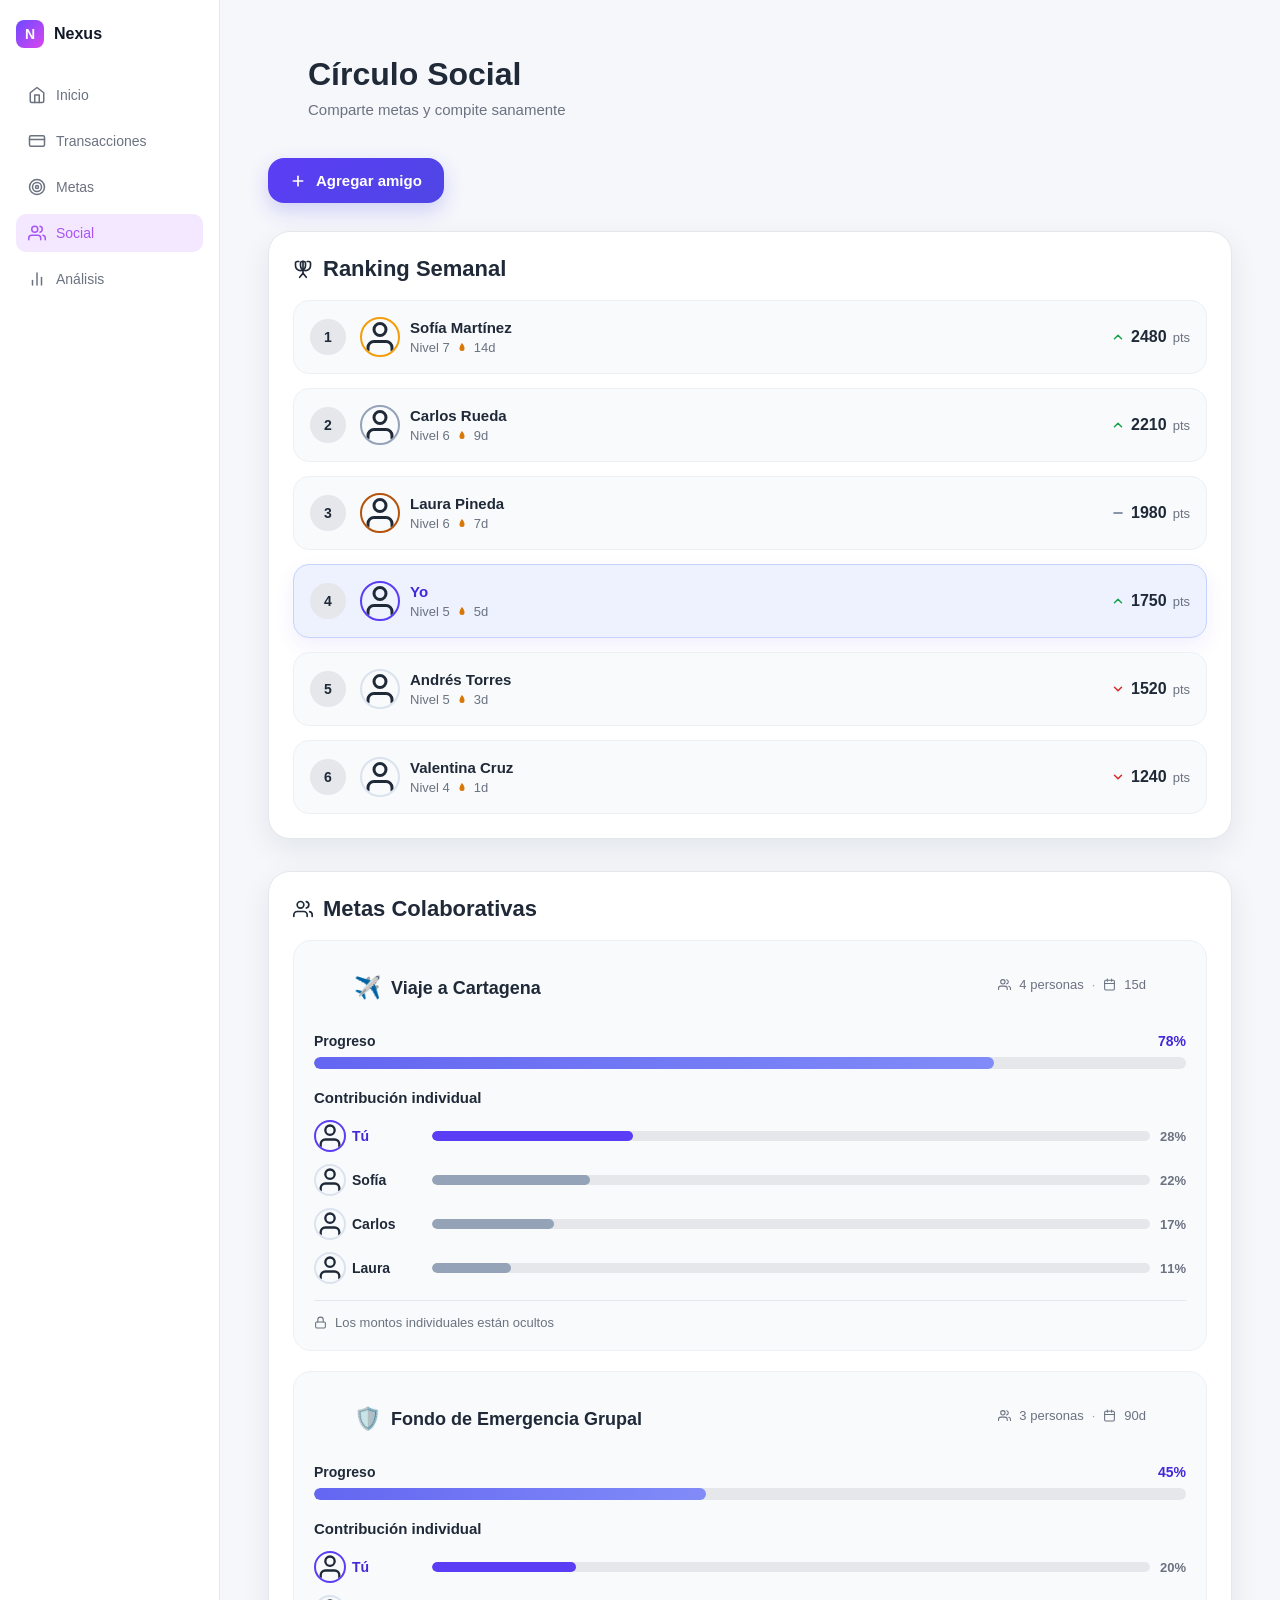
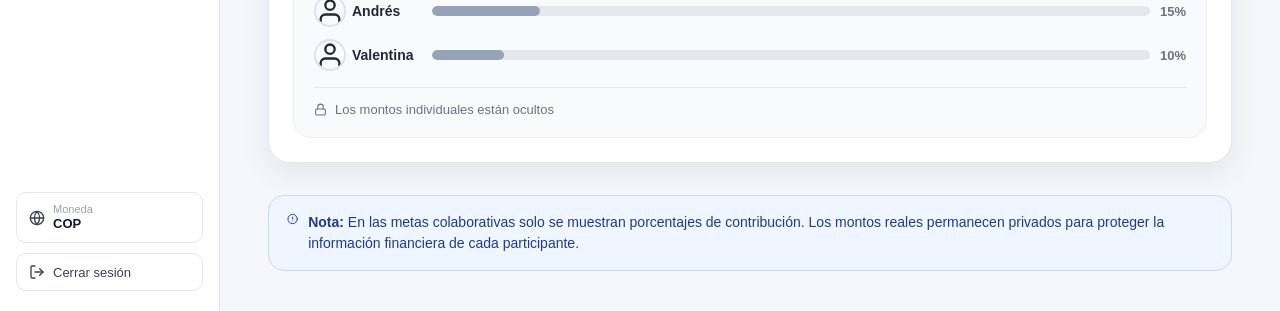
==== Amigos.html @ 43c7a9bd "cambios ajustados en CSS" ====
<!DOCTYPE html>

<html lang="es">

<head>
  <!-- ─── META ESENCIALES ─── -->
  <!-- charset debe ser el primer elemento del head (Best Practices) -->
  <meta charset="UTF-8">

  <!-- Viewport responsivo: requerido para mobile SEO y usabilidad (RNF-03) -->
  <meta name="viewport" content="width=device-width, initial-scale=1.0">

  <!-- ─── SEO ON-PAGE ─── -->
  <meta name="description"
    content="Círculo Social de Nexus — Comparte metas de ahorro, compite sanamente con amigos y alcanza tus objetivos financieros en comunidad.">
  <meta name="keywords"
    content="finanzas colaborativas, ahorro grupal, metas de ahorro, ranking financiero, Nexus">
  <meta name="author" content="Proyecto UMNG">

  <!-- robots: indexable pero sin seguir links internos del dashboard -->
  <meta name="robots" content="noindex, nofollow">

  <!-- ─── FAVICON ─── -->
  <link rel="icon" href="assets/icons/favicon.ico" type="image/x-icon">

  <!-- ─── TÍTULO DE PÁGINA ─── -->
  <!-- Formato: Sección · Marca (SEO best practice: keyword + brand) -->
  <title>Círculo Social · NEXUS</title>

  <!-- ─── HOJAS DE ESTILO ─── -->
  <!--
    Carga paralela mediante <link> independientes.
    Se evita @import para no bloquear el render (Performance skill).
    Orden: base global → componentes → módulo específico.
  -->
  <link rel="stylesheet" href="css/layout.css">
  <link rel="stylesheet" href="css/components.css">
  <link rel="stylesheet" href="css/social.css">
</head>

<body class="dashboard-page">


  <a href="#main-content" class="skip-link">Saltar al contenido principal</a>

  <div class="app-shell">


    <aside class="sidebar" aria-label="Navegación del panel de control">

      <!-- ── IDENTIDAD DE MARCA EN SIDEBAR ── -->
      <a href="index.html" class="sidebar-brand" aria-label="Nexus — ir al inicio">
        <!-- Avatar de marca con gradiente de producto -->
        <div class="sidebar-brand-avatar" aria-hidden="true">N</div>
        <span class="sidebar-brand-name">Nexus</span>
      </a>

  
      <nav class="sidebar-nav" aria-label="Secciones del panel">
        <ul class="sidebar-nav-list" role="list">

          <li>
            <a href="dashboard.html" class="sidebar-nav-item">
              <!-- Ícono decorativo: aria-hidden porque el texto del enlace es suficiente -->
              <svg class="nav-icon" aria-hidden="true" focusable="false"
                   width="18" height="18" viewBox="0 0 24 24" fill="none"
                   stroke="currentColor" stroke-width="2" stroke-linecap="round" stroke-linejoin="round">
                <path d="M3 9l9-7 9 7v11a2 2 0 0 1-2 2H5a2 2 0 0 1-2-2z"/>
                <polyline points="9 22 9 12 15 12 15 22"/>
              </svg>
              Inicio
            </a>
          </li>

          <li>
            <a href="transacciones.html" class="sidebar-nav-item">
              <svg class="nav-icon" aria-hidden="true" focusable="false"
                   width="18" height="18" viewBox="0 0 24 24" fill="none"
                   stroke="currentColor" stroke-width="2" stroke-linecap="round" stroke-linejoin="round">
                <rect x="2" y="5" width="20" height="14" rx="2"/>
                <line x1="2" y1="10" x2="22" y2="10"/>
              </svg>
              Transacciones
            </a>
          </li>

          <li>
            <a href="Metas.html" class="sidebar-nav-item">
              <svg class="nav-icon" aria-hidden="true" focusable="false"
                   width="18" height="18" viewBox="0 0 24 24" fill="none"
                   stroke="currentColor" stroke-width="2" stroke-linecap="round" stroke-linejoin="round">
                <circle cx="12" cy="12" r="10"/>
                <circle cx="12" cy="12" r="6"/>
                <circle cx="12" cy="12" r="2"/>
              </svg>
              Metas
            </a>
          </li>

          <!-- aria-current="page": indica la sección actualmente visible -->
          <li>
            <a href="Amigos.html" class="sidebar-nav-item sidebar-nav-item--active"
               aria-current="page">
              <svg class="nav-icon" aria-hidden="true" focusable="false"
                   width="18" height="18" viewBox="0 0 24 24" fill="none"
                   stroke="currentColor" stroke-width="2" stroke-linecap="round" stroke-linejoin="round">
                <path d="M17 21v-2a4 4 0 0 0-4-4H5a4 4 0 0 0-4 4v2"/>
                <circle cx="9" cy="7" r="4"/>
                <path d="M23 21v-2a4 4 0 0 0-3-3.87"/>
                <path d="M16 3.13a4 4 0 0 1 0 7.75"/>
              </svg>
              Social
            </a>
          </li>

          <li>
            <a href="analisis.html" class="sidebar-nav-item">
              <svg class="nav-icon" aria-hidden="true" focusable="false"
                   width="18" height="18" viewBox="0 0 24 24" fill="none"
                   stroke="currentColor" stroke-width="2" stroke-linecap="round" stroke-linejoin="round">
                <line x1="18" y1="20" x2="18" y2="10"/>
                <line x1="12" y1="20" x2="12" y2="4"/>
                <line x1="6"  y1="20" x2="6"  y2="14"/>
              </svg>
              Análisis
            </a>
          </li>

        </ul>
      </nav>

      <!-- ── PIE DEL SIDEBAR: MONEDA Y SESIÓN ── -->
      <div class="sidebar-footer">
        <!-- Selector de moneda: accesible como botón con estado descriptivo -->
        <button type="button" class="sidebar-currency-btn"
                aria-label="Moneda activa: Peso colombiano COP. Haz clic para cambiar">
          <svg class="nav-icon" aria-hidden="true" focusable="false"
               width="16" height="16" viewBox="0 0 24 24" fill="none"
               stroke="currentColor" stroke-width="2" stroke-linecap="round" stroke-linejoin="round">
            <circle cx="12" cy="12" r="10"/>
            <line x1="2" y1="12" x2="22" y2="12"/>
            <path d="M12 2a15.3 15.3 0 0 1 4 10 15.3 15.3 0 0 1-4 10 15.3 15.3 0 0 1-4-10 15.3 15.3 0 0 1 4-10z"/>
          </svg>
          <span class="sidebar-currency-label">
            <small>Moneda</small>
            <strong>COP</strong>
          </span>
        </button>

        <!-- Cerrar sesión: botón con rol explícito y confirmación implícita -->
        <button type="button" class="sidebar-logout-btn"
                aria-label="Cerrar sesión de Nexus">
          <svg class="nav-icon" aria-hidden="true" focusable="false"
               width="16" height="16" viewBox="0 0 24 24" fill="none"
               stroke="currentColor" stroke-width="2" stroke-linecap="round" stroke-linejoin="round">
            <path d="M9 21H5a2 2 0 0 1-2-2V5a2 2 0 0 1 2-2h4"/>
            <polyline points="16 17 21 12 16 7"/>
            <line x1="21" y1="12" x2="9" y2="12"/>
          </svg>
          Cerrar sesión
        </button>
      </div>

    </aside>
    <!-- /aside.sidebar -->


    <!-- ═══════════════════════════════════════════════════════════
         ÁREA PRINCIPAL DE CONTENIDO
         id="main-content": destino del skip link (WCAG 2.4.1)
         tabindex="-1": permite recibir foco programático sin
         incluirlo en el orden de tabulación natural.
    ═══════════════════════════════════════════════════════════ -->
    <main class="main-area" id="main-content" tabindex="-1">

      <header class="page-header">
        <div class="page-header-text">
          <h1 class="page-title">Círculo Social</h1>
          <p class="page-subtitle">Comparte metas y compite sanamente</p>
        </div>
      </header>


      <!-- ── ACCIÓN PRINCIPAL: AGREGAR AMIGO ── -->
      <!--
        El botón de agregar amigo es la acción primaria de esta vista.
        Se posiciona antes del ranking para una jerarquía visual lógica.
        type="button" evita envío accidental de formulario.
      -->
      <section class="add-friend-section" aria-label="Agregar nuevo amigo">
        <button type="button" class="btn-add-friend" aria-haspopup="dialog"
                aria-controls="add-friend-modal">
          <!-- Ícono + semántico: decorativo, el texto es suficiente -->
          <svg aria-hidden="true" focusable="false"
               width="16" height="16" viewBox="0 0 24 24" fill="none"
               stroke="currentColor" stroke-width="2.5"
               stroke-linecap="round" stroke-linejoin="round">
            <line x1="12" y1="5" x2="12" y2="19"/>
            <line x1="5"  y1="12" x2="19" y2="12"/>
          </svg>
          Agregar amigo
        </button>
      </section>


   
      <section class="ranking-section" aria-labelledby="ranking-title">

        <h2 id="ranking-title" class="section-title">
          <!-- Ícono de trofeo: decorativo respecto al título ya presente -->
          <svg aria-hidden="true" focusable="false"
               width="20" height="20" viewBox="0 0 24 24" fill="none"
               stroke="currentColor" stroke-width="2"
               stroke-linecap="round" stroke-linejoin="round">
            <polyline points="8 22 12 17 16 22"/>
            <path d="M12 17V3"/>
            <path d="M7 3H5a2 2 0 0 0-2 2v3a6 6 0 0 0 12 0V5a2 2 0 0 0-2-2h-2"/>
            <path d="M17 3h2a2 2 0 0 1 2 2v3a6 6 0 0 1-12 0V5a2 2 0 0 1 2-2h2"/>
          </svg>
          Ranking Semanal
        </h2>


        <ol class="ranking-list" role="list" aria-label="Clasificación semanal de tu círculo">

          <!-- ── POSICIÓN 1 ── -->
          <li class="ranking-item" role="listitem">
            <article class="ranking-card" aria-label="Posición 1: Sofía Martínez">
              <!-- Número de posición: oculto visualmente pero accesible -->
              <span class="ranking-pos" aria-label="Posición 1">1</span>

              <!-- Avatar de usuario: ícono SVG inline -->
              <svg class="ranking-avatar ranking-avatar--gold" aria-hidden="true" focusable="false"
                   width="36" height="36" viewBox="0 0 24 24" fill="none"
                   stroke="currentColor" stroke-width="2" stroke-linecap="round" stroke-linejoin="round">
                <path d="M20 21v-2a4 4 0 0 0-4-4H8a4 4 0 0 0-4 4v2"/>
                <circle cx="12" cy="7" r="4"/>
              </svg>

              <!-- Datos del usuario -->
              <div class="ranking-user-info">
                <span class="ranking-username">Sofía Martínez</span>
                <div class="ranking-meta" aria-label="Nivel 7, racha de 14 días">
                  <span class="ranking-level">Nivel 7</span>
                  <!-- Ícono de llama: decorativo -->
                  <svg class="icon-streak" aria-hidden="true" focusable="false"
                       width="12" height="12" viewBox="0 0 24 24" fill="currentColor">
                    <path d="M12 2c0 0-5 5-5 11a5 5 0 0 0 10 0C17 7 12 2 12 2z"/>
                  </svg>
                  <span class="ranking-streak">14d</span>
                </div>
              </div>

              <!-- Puntuación con cambio de tendencia -->
              <div class="ranking-score-block">
                <!-- Flecha de tendencia: aria-label explica el cambio (WCAG 1.4.1) -->
                <svg class="icon-trend icon-trend--up" aria-label="Subió posiciones"
                     focusable="false" width="14" height="14" viewBox="0 0 24 24"
                     fill="none" stroke="currentColor" stroke-width="2.5"
                     stroke-linecap="round" stroke-linejoin="round">
                  <polyline points="18 15 12 9 6 15"/>
                </svg>
                <span class="ranking-pts" aria-label="2480 puntos">2480</span>
                <span class="ranking-pts-label" aria-hidden="true">pts</span>
              </div>
            </article>
          </li>

          <!-- ── POSICIÓN 2 ── -->
          <li class="ranking-item" role="listitem">
            <article class="ranking-card" aria-label="Posición 2: Carlos Rueda">
              <span class="ranking-pos" aria-label="Posición 2">2</span>
              <svg class="ranking-avatar ranking-avatar--silver" aria-hidden="true" focusable="false"
                   width="36" height="36" viewBox="0 0 24 24" fill="none"
                   stroke="currentColor" stroke-width="2" stroke-linecap="round" stroke-linejoin="round">
                <path d="M20 21v-2a4 4 0 0 0-4-4H8a4 4 0 0 0-4 4v2"/>
                <circle cx="12" cy="7" r="4"/>
              </svg>
              <div class="ranking-user-info">
                <span class="ranking-username">Carlos Rueda</span>
                <div class="ranking-meta" aria-label="Nivel 6, racha de 9 días">
                  <span class="ranking-level">Nivel 6</span>
                  <svg class="icon-streak" aria-hidden="true" focusable="false"
                       width="12" height="12" viewBox="0 0 24 24" fill="currentColor">
                    <path d="M12 2c0 0-5 5-5 11a5 5 0 0 0 10 0C17 7 12 2 12 2z"/>
                  </svg>
                  <span class="ranking-streak">9d</span>
                </div>
              </div>
              <div class="ranking-score-block">
                <svg class="icon-trend icon-trend--up" aria-label="Subió posiciones"
                     focusable="false" width="14" height="14" viewBox="0 0 24 24"
                     fill="none" stroke="currentColor" stroke-width="2.5"
                     stroke-linecap="round" stroke-linejoin="round">
                  <polyline points="18 15 12 9 6 15"/>
                </svg>
                <span class="ranking-pts" aria-label="2210 puntos">2210</span>
                <span class="ranking-pts-label" aria-hidden="true">pts</span>
              </div>
            </article>
          </li>

          <!-- ── POSICIÓN 3 ── -->
          <li class="ranking-item" role="listitem">
            <article class="ranking-card" aria-label="Posición 3: Laura Pineda">
              <span class="ranking-pos" aria-label="Posición 3">3</span>
              <svg class="ranking-avatar ranking-avatar--bronze" aria-hidden="true" focusable="false"
                   width="36" height="36" viewBox="0 0 24 24" fill="none"
                   stroke="currentColor" stroke-width="2" stroke-linecap="round" stroke-linejoin="round">
                <path d="M20 21v-2a4 4 0 0 0-4-4H8a4 4 0 0 0-4 4v2"/>
                <circle cx="12" cy="7" r="4"/>
              </svg>
              <div class="ranking-user-info">
                <span class="ranking-username">Laura Pineda</span>
                <div class="ranking-meta" aria-label="Nivel 6, racha de 7 días">
                  <span class="ranking-level">Nivel 6</span>
                  <svg class="icon-streak" aria-hidden="true" focusable="false"
                       width="12" height="12" viewBox="0 0 24 24" fill="currentColor">
                    <path d="M12 2c0 0-5 5-5 11a5 5 0 0 0 10 0C17 7 12 2 12 2z"/>
                  </svg>
                  <span class="ranking-streak">7d</span>
                </div>
              </div>
              <div class="ranking-score-block">
                <svg class="icon-trend icon-trend--neutral" aria-label="Sin cambio de posición"
                     focusable="false" width="14" height="14" viewBox="0 0 24 24"
                     fill="none" stroke="currentColor" stroke-width="2.5"
                     stroke-linecap="round" stroke-linejoin="round">
                  <line x1="5" y1="12" x2="19" y2="12"/>
                </svg>
                <span class="ranking-pts" aria-label="1980 puntos">1980</span>
                <span class="ranking-pts-label" aria-hidden="true">pts</span>
              </div>
            </article>
          </li>


    
          <li class="ranking-item ranking-item--self" role="listitem">
            <article class="ranking-card ranking-card--self"
                     aria-label="Tu posición: Puesto 4, Tú">
              <span class="ranking-pos" aria-label="Posición 4">4</span>
              <!--
                Imagen de avatar propio. La alternativa "Tu avatar"
                identifica al usuario sin repetir el nombre visualmente.
              -->
              <svg class="ranking-avatar ranking-avatar--self" aria-hidden="true" focusable="false"
                   width="36" height="36" viewBox="0 0 24 24" fill="none"
                   stroke="currentColor" stroke-width="2" stroke-linecap="round" stroke-linejoin="round">
                <path d="M20 21v-2a4 4 0 0 0-4-4H8a4 4 0 0 0-4 4v2"/>
                <circle cx="12" cy="7" r="4"/>
              </svg>
              <div class="ranking-user-info">
                <!-- "Yo" es la etiqueta canónica del usuario en el sistema -->
                <span class="ranking-username ranking-username--self">Yo</span>
                <div class="ranking-meta" aria-label="Nivel 5, racha de 5 días">
                  <span class="ranking-level">Nivel 5</span>
                  <svg class="icon-streak" aria-hidden="true" focusable="false"
                       width="12" height="12" viewBox="0 0 24 24" fill="currentColor">
                    <path d="M12 2c0 0-5 5-5 11a5 5 0 0 0 10 0C17 7 12 2 12 2z"/>
                  </svg>
                  <span class="ranking-streak">5d</span>
                </div>
              </div>
              <div class="ranking-score-block">
                <svg class="icon-trend icon-trend--up" aria-label="Subiste posiciones"
                     focusable="false" width="14" height="14" viewBox="0 0 24 24"
                     fill="none" stroke="currentColor" stroke-width="2.5"
                     stroke-linecap="round" stroke-linejoin="round">
                  <polyline points="18 15 12 9 6 15"/>
                </svg>
                <span class="ranking-pts" aria-label="1750 puntos">1750</span>
                <span class="ranking-pts-label" aria-hidden="true">pts</span>
              </div>
            </article>
          </li>

          <!-- ── POSICIÓN 5 ── -->
          <li class="ranking-item" role="listitem">
            <article class="ranking-card" aria-label="Posición 5: Andrés Torres">
              <span class="ranking-pos" aria-label="Posición 5">5</span>
              <svg class="ranking-avatar" aria-hidden="true" focusable="false"
                   width="36" height="36" viewBox="0 0 24 24" fill="none"
                   stroke="currentColor" stroke-width="2" stroke-linecap="round" stroke-linejoin="round">
                <path d="M20 21v-2a4 4 0 0 0-4-4H8a4 4 0 0 0-4 4v2"/>
                <circle cx="12" cy="7" r="4"/>
              </svg>
              <div class="ranking-user-info">
                <span class="ranking-username">Andrés Torres</span>
                <div class="ranking-meta" aria-label="Nivel 5, racha de 3 días">
                  <span class="ranking-level">Nivel 5</span>
                  <svg class="icon-streak" aria-hidden="true" focusable="false"
                       width="12" height="12" viewBox="0 0 24 24" fill="currentColor">
                    <path d="M12 2c0 0-5 5-5 11a5 5 0 0 0 10 0C17 7 12 2 12 2z"/>
                  </svg>
                  <span class="ranking-streak">3d</span>
                </div>
              </div>
              <div class="ranking-score-block">
                <svg class="icon-trend icon-trend--down" aria-label="Bajó posiciones"
                     focusable="false" width="14" height="14" viewBox="0 0 24 24"
                     fill="none" stroke="currentColor" stroke-width="2.5"
                     stroke-linecap="round" stroke-linejoin="round">
                  <polyline points="6 9 12 15 18 9"/>
                </svg>
                <span class="ranking-pts" aria-label="1520 puntos">1520</span>
                <span class="ranking-pts-label" aria-hidden="true">pts</span>
              </div>
            </article>
          </li>

          <!-- ── POSICIÓN 6 ── -->
          <li class="ranking-item" role="listitem">
            <article class="ranking-card" aria-label="Posición 6: Valentina Cruz">
              <span class="ranking-pos" aria-label="Posición 6">6</span>
              <svg class="ranking-avatar" aria-hidden="true" focusable="false"
                   width="36" height="36" viewBox="0 0 24 24" fill="none"
                   stroke="currentColor" stroke-width="2" stroke-linecap="round" stroke-linejoin="round">
                <path d="M20 21v-2a4 4 0 0 0-4-4H8a4 4 0 0 0-4 4v2"/>
                <circle cx="12" cy="7" r="4"/>
              </svg>
              <div class="ranking-user-info">
                <span class="ranking-username">Valentina Cruz</span>
                <div class="ranking-meta" aria-label="Nivel 4, racha de 1 día">
                  <span class="ranking-level">Nivel 4</span>
                  <svg class="icon-streak" aria-hidden="true" focusable="false"
                       width="12" height="12" viewBox="0 0 24 24" fill="currentColor">
                    <path d="M12 2c0 0-5 5-5 11a5 5 0 0 0 10 0C17 7 12 2 12 2z"/>
                  </svg>
                  <span class="ranking-streak">1d</span>
                </div>
              </div>
              <div class="ranking-score-block">
                <svg class="icon-trend icon-trend--down" aria-label="Bajó posiciones"
                     focusable="false" width="14" height="14" viewBox="0 0 24 24"
                     fill="none" stroke="currentColor" stroke-width="2.5"
                     stroke-linecap="round" stroke-linejoin="round">
                  <polyline points="6 9 12 15 18 9"/>
                </svg>
                <span class="ranking-pts" aria-label="1240 puntos">1240</span>
                <span class="ranking-pts-label" aria-hidden="true">pts</span>
              </div>
            </article>
          </li>

        </ol>
        <!-- /ol.ranking-list -->

      </section>
      
      <section class="collab-goals-section" aria-labelledby="collab-goals-title">

        <!-- Encabezado de sección con ícono de personas -->
        <h2 id="collab-goals-title" class="section-title">
          <svg aria-hidden="true" focusable="false"
               width="20" height="20" viewBox="0 0 24 24" fill="none"
               stroke="currentColor" stroke-width="2"
               stroke-linecap="round" stroke-linejoin="round">
            <path d="M17 21v-2a4 4 0 0 0-4-4H5a4 4 0 0 0-4 4v2"/>
            <circle cx="9" cy="7" r="4"/>
            <path d="M23 21v-2a4 4 0 0 0-3-3.87"/>
            <path d="M16 3.13a4 4 0 0 1 0 7.75"/>
          </svg>
          Metas Colaborativas
        </h2>

        <!-- Lista de metas colaborativas -->
        <div class="collab-goals-list" role="list"
             aria-label="Tus metas de ahorro colaborativas activas">


          <!-- ════════════════════════════════════════════════
               META COLABORATIVA #1: Viaje a Cartagena
          ════════════════════════════════════════════════ -->
          <article class="collab-goal-card" role="listitem"
                   aria-label="Meta colaborativa: Viaje a Cartagena, 78% completado">

            <!-- Cabecera de la meta -->
            <header class="goal-card-header">
              <div class="goal-card-title-block">
                <!-- Emoji decorativo de la meta (aria-hidden porque el nombre ya describe) -->
                <span class="goal-emoji" aria-hidden="true">✈️</span>
                <h3 class="goal-card-title">Viaje a Cartagena</h3>
              </div>

              <!-- Metadatos de la meta: participantes y fecha límite -->
              <div class="goal-card-meta">
                <!-- Ícono de personas: decorativo -->
                <svg aria-hidden="true" focusable="false"
                     width="13" height="13" viewBox="0 0 24 24" fill="none"
                     stroke="currentColor" stroke-width="2"
                     stroke-linecap="round" stroke-linejoin="round">
                  <path d="M17 21v-2a4 4 0 0 0-4-4H5a4 4 0 0 0-4 4v2"/>
                  <circle cx="9" cy="7" r="4"/>
                  <path d="M23 21v-2a4 4 0 0 0-3-3.87"/>
                  <path d="M16 3.13a4 4 0 0 1 0 7.75"/>
                </svg>
                <!-- aria-label con información legible para screen readers -->
                <span aria-label="4 participantes">4 personas</span>

                <!-- Separador decorativo -->
                <span aria-hidden="true" class="meta-separator">·</span>

                <!-- Ícono de calendario: decorativo -->
                <svg aria-hidden="true" focusable="false"
                     width="13" height="13" viewBox="0 0 24 24" fill="none"
                     stroke="currentColor" stroke-width="2"
                     stroke-linecap="round" stroke-linejoin="round">
                  <rect x="3" y="4" width="18" height="18" rx="2" ry="2"/>
                  <line x1="16" y1="2" x2="16" y2="6"/>
                  <line x1="8"  y1="2" x2="8"  y2="6"/>
                  <line x1="3"  y1="10" x2="21" y2="10"/>
                </svg>
                <!-- Fecha con elemento <time> para semántica máquina-legible -->
                <time datetime="2026-07-15" aria-label="Fecha límite: 15 de julio de 2026">
                  15d
                </time>
              </div>
            </header>

            <!-- Barra de progreso total del grupo -->
            <div class="goal-progress-block">
              <div class="goal-progress-header">
                <span class="goal-progress-label">Progreso</span>
                <!-- El porcentaje es la única cifra visible (RNF-06) -->
                <span class="goal-progress-pct" aria-label="78 por ciento completado">78%</span>
              </div>
              <!--
                role="progressbar" con aria-valuenow, aria-valuemin y aria-valuemax
                permite que los lectores de pantalla anuncien el progreso.
                WCAG 4.1.2 (Name, Role, Value)
              -->
              <div class="goal-progressbar" role="progressbar"
                   aria-valuenow="78" aria-valuemin="0" aria-valuemax="100"
                   aria-label="78% del objetivo alcanzado">
                <div class="goal-progressbar-fill" style="width: 78%"></div>
              </div>
            </div>

            <!-- Contribuciones individuales (RNF-06: sin montos reales) -->
            <div class="goal-contributions">
              <h4 class="contributions-title">Contribución individual</h4>

              <ul class="contributions-list" role="list"
                  aria-label="Progreso individual de cada participante">

                <!-- ── TU CONTRIBUCIÓN ── -->
                <li class="contribution-item">
                  <svg class="contribution-avatar contribution-avatar--self" aria-hidden="true" focusable="false"
                       width="28" height="28" viewBox="0 0 24 24" fill="none"
                       stroke="currentColor" stroke-width="2" stroke-linecap="round" stroke-linejoin="round">
                    <path d="M20 21v-2a4 4 0 0 0-4-4H8a4 4 0 0 0-4 4v2"/>
                    <circle cx="12" cy="7" r="4"/>
                  </svg>
                  <span class="contribution-name contribution-name--self">Tú</span>
                  <!-- Barra mini de contribución individual -->
                  <div class="contribution-bar-wrap" role="presentation">
                    <div class="contribution-bar" aria-hidden="true">
                      <div class="contribution-bar-fill contribution-bar-fill--self"
                           style="width: 28%"></div>
                    </div>
                  </div>
                  <span class="contribution-pct" aria-label="Tu contribución: 28%">28%</span>
                </li>

                <!-- ── CONTRIBUCIÓN: SOFÍA ── -->
                <li class="contribution-item">
                  <svg class="contribution-avatar" aria-hidden="true" focusable="false"
                       width="28" height="28" viewBox="0 0 24 24" fill="none"
                       stroke="currentColor" stroke-width="2" stroke-linecap="round" stroke-linejoin="round">
                    <path d="M20 21v-2a4 4 0 0 0-4-4H8a4 4 0 0 0-4 4v2"/>
                    <circle cx="12" cy="7" r="4"/>
                  </svg>
                  <span class="contribution-name">Sofía</span>
                  <div class="contribution-bar-wrap" role="presentation">
                    <div class="contribution-bar" aria-hidden="true">
                      <div class="contribution-bar-fill" style="width: 22%"></div>
                    </div>
                  </div>
                  <span class="contribution-pct" aria-label="Contribución de Sofía: 22%">22%</span>
                </li>

                <!-- ── CONTRIBUCIÓN: CARLOS ── -->
                <li class="contribution-item">
                  <svg class="contribution-avatar" aria-hidden="true" focusable="false"
                       width="28" height="28" viewBox="0 0 24 24" fill="none"
                       stroke="currentColor" stroke-width="2" stroke-linecap="round" stroke-linejoin="round">
                    <path d="M20 21v-2a4 4 0 0 0-4-4H8a4 4 0 0 0-4 4v2"/>
                    <circle cx="12" cy="7" r="4"/>
                  </svg>
                  <span class="contribution-name">Carlos</span>
                  <div class="contribution-bar-wrap" role="presentation">
                    <div class="contribution-bar" aria-hidden="true">
                      <div class="contribution-bar-fill" style="width: 17%"></div>
                    </div>
                  </div>
                  <span class="contribution-pct" aria-label="Contribución de Carlos: 17%">17%</span>
                </li>

                <!-- ── CONTRIBUCIÓN: LAURA ── -->
                <li class="contribution-item">
                  <svg class="contribution-avatar" aria-hidden="true" focusable="false"
                       width="28" height="28" viewBox="0 0 24 24" fill="none"
                       stroke="currentColor" stroke-width="2" stroke-linecap="round" stroke-linejoin="round">
                    <path d="M20 21v-2a4 4 0 0 0-4-4H8a4 4 0 0 0-4 4v2"/>
                    <circle cx="12" cy="7" r="4"/>
                  </svg>
                  <span class="contribution-name">Laura</span>
                  <div class="contribution-bar-wrap" role="presentation">
                    <div class="contribution-bar" aria-hidden="true">
                      <div class="contribution-bar-fill" style="width: 11%"></div>
                    </div>
                  </div>
                  <span class="contribution-pct" aria-label="Contribución de Laura: 11%">11%</span>
                </li>

              </ul>
            </div>

            <footer class="goal-card-footer" role="note"
                    aria-label="Nota de privacidad financiera">
              <svg aria-hidden="true" focusable="false"
                   width="13" height="13" viewBox="0 0 24 24" fill="none"
                   stroke="currentColor" stroke-width="2"
                   stroke-linecap="round" stroke-linejoin="round">
                <rect x="3" y="11" width="18" height="11" rx="2" ry="2"/>
                <path d="M7 11V7a5 5 0 0 1 10 0v4"/>
              </svg>
              Los montos individuales están ocultos
            </footer>

          </article>
          <!-- /article.collab-goal-card (Meta 1) -->


          <!-- ════════════════════════════════════════════════
               META COLABORATIVA #2: Fondo de Emergencia Grupal
          ════════════════════════════════════════════════ -->
          <article class="collab-goal-card" role="listitem"
                   aria-label="Meta colaborativa: Fondo de Emergencia Grupal, 45% completado">

            <header class="goal-card-header">
              <div class="goal-card-title-block">
                <span class="goal-emoji" aria-hidden="true">🛡️</span>
                <h3 class="goal-card-title">Fondo de Emergencia Grupal</h3>
              </div>
              <div class="goal-card-meta">
                <svg aria-hidden="true" focusable="false"
                     width="13" height="13" viewBox="0 0 24 24" fill="none"
                     stroke="currentColor" stroke-width="2"
                     stroke-linecap="round" stroke-linejoin="round">
                  <path d="M17 21v-2a4 4 0 0 0-4-4H5a4 4 0 0 0-4 4v2"/>
                  <circle cx="9" cy="7" r="4"/>
                  <path d="M23 21v-2a4 4 0 0 0-3-3.87"/>
                  <path d="M16 3.13a4 4 0 0 1 0 7.75"/>
                </svg>
                <span aria-label="3 participantes">3 personas</span>

                <span aria-hidden="true" class="meta-separator">·</span>

                <svg aria-hidden="true" focusable="false"
                     width="13" height="13" viewBox="0 0 24 24" fill="none"
                     stroke="currentColor" stroke-width="2"
                     stroke-linecap="round" stroke-linejoin="round">
                  <rect x="3" y="4" width="18" height="18" rx="2" ry="2"/>
                  <line x1="16" y1="2" x2="16" y2="6"/>
                  <line x1="8"  y1="2" x2="8"  y2="6"/>
                  <line x1="3"  y1="10" x2="21" y2="10"/>
                </svg>
                <time datetime="2026-12-31" aria-label="Fecha límite: 31 de diciembre de 2026">
                  90d
                </time>
              </div>
            </header>

            <div class="goal-progress-block">
              <div class="goal-progress-header">
                <span class="goal-progress-label">Progreso</span>
                <span class="goal-progress-pct" aria-label="45 por ciento completado">45%</span>
              </div>
              <div class="goal-progressbar" role="progressbar"
                   aria-valuenow="45" aria-valuemin="0" aria-valuemax="100"
                   aria-label="45% del objetivo alcanzado">
                <div class="goal-progressbar-fill" style="width: 45%"></div>
              </div>
            </div>

            <div class="goal-contributions">
              <h4 class="contributions-title">Contribución individual</h4>

              <ul class="contributions-list" role="list"
                  aria-label="Progreso individual de cada participante">

                <li class="contribution-item">
                  <svg class="contribution-avatar contribution-avatar--self" aria-hidden="true" focusable="false"
                       width="28" height="28" viewBox="0 0 24 24" fill="none"
                       stroke="currentColor" stroke-width="2" stroke-linecap="round" stroke-linejoin="round">
                    <path d="M20 21v-2a4 4 0 0 0-4-4H8a4 4 0 0 0-4 4v2"/>
                    <circle cx="12" cy="7" r="4"/>
                  </svg>
                  <span class="contribution-name contribution-name--self">Tú</span>
                  <div class="contribution-bar-wrap" role="presentation">
                    <div class="contribution-bar" aria-hidden="true">
                      <div class="contribution-bar-fill contribution-bar-fill--self"
                           style="width: 20%"></div>
                    </div>
                  </div>
                  <span class="contribution-pct" aria-label="Tu contribución: 20%">20%</span>
                </li>

                <li class="contribution-item">
                  <svg class="contribution-avatar" aria-hidden="true" focusable="false"
                       width="28" height="28" viewBox="0 0 24 24" fill="none"
                       stroke="currentColor" stroke-width="2" stroke-linecap="round" stroke-linejoin="round">
                    <path d="M20 21v-2a4 4 0 0 0-4-4H8a4 4 0 0 0-4 4v2"/>
                    <circle cx="12" cy="7" r="4"/>
                  </svg>
                  <span class="contribution-name">Andrés</span>
                  <div class="contribution-bar-wrap" role="presentation">
                    <div class="contribution-bar" aria-hidden="true">
                      <div class="contribution-bar-fill" style="width: 15%"></div>
                    </div>
                  </div>
                  <span class="contribution-pct" aria-label="Contribución de Andrés: 15%">15%</span>
                </li>

                <li class="contribution-item">
                  <svg class="contribution-avatar" aria-hidden="true" focusable="false"
                       width="28" height="28" viewBox="0 0 24 24" fill="none"
                       stroke="currentColor" stroke-width="2" stroke-linecap="round" stroke-linejoin="round">
                    <path d="M20 21v-2a4 4 0 0 0-4-4H8a4 4 0 0 0-4 4v2"/>
                    <circle cx="12" cy="7" r="4"/>
                  </svg>
                  <span class="contribution-name">Valentina</span>
                  <div class="contribution-bar-wrap" role="presentation">
                    <div class="contribution-bar" aria-hidden="true">
                      <div class="contribution-bar-fill" style="width: 10%"></div>
                    </div>
                  </div>
                  <span class="contribution-pct" aria-label="Contribución de Valentina: 10%">10%</span>
                </li>

              </ul>
            </div>

            <footer class="goal-card-footer" role="note"
                    aria-label="Nota de privacidad financiera">
              <svg aria-hidden="true" focusable="false"
                   width="13" height="13" viewBox="0 0 24 24" fill="none"
                   stroke="currentColor" stroke-width="2"
                   stroke-linecap="round" stroke-linejoin="round">
                <rect x="3" y="11" width="18" height="11" rx="2" ry="2"/>
                <path d="M7 11V7a5 5 0 0 1 10 0v4"/>
              </svg>
              Los montos individuales están ocultos
            </footer>

          </article>
          <!-- /article.collab-goal-card (Meta 2) -->

        </div>
        <!-- /div.collab-goals-list -->

      </section>
      <!-- /section.collab-goals-section -->

   
      <aside class="privacy-notice" aria-label="Nota sobre privacidad en metas colaborativas">
        <svg aria-hidden="true" focusable="false"
             width="14" height="14" viewBox="0 0 24 24" fill="none"
             stroke="currentColor" stroke-width="2"
             stroke-linecap="round" stroke-linejoin="round">
          <circle cx="12" cy="12" r="10"/>
          <line x1="12" y1="8" x2="12" y2="12"/>
          <line x1="12" y1="16" x2="12.01" y2="16"/>
        </svg>
        <p>
          <strong>Nota:</strong> En las metas colaborativas solo se muestran porcentajes de
          contribución. Los montos reales permanecen privados para proteger la información
          financiera de cada participante.
        </p>
      </aside>

    </main>
    <!-- /main#main-content -->

  </div>
  <!-- /div.app-shell -->


<div id="add-friend-modal" class="modal" role="dialog"
     aria-labelledby="add-friend-modal-title"
     aria-modal="true"
     aria-hidden="true">

    <div class="modal-backdrop" id="add-friend-backdrop"></div>

    <div class="modal-content">

        <!-- Botón cerrar — idéntico al de auth -->
        <button type="button" class="modal-close" id="add-friend-close"
                aria-label="Cerrar modal de agregar amigo">
            <span aria-hidden="true">&times;</span>
        </button>

        <!-- Ícono superior -->
        <div class="modal-icon-hero" aria-hidden="true">
            <svg width="32" height="32" viewBox="0 0 24 24" fill="none"
                 stroke="currentColor" stroke-width="2"
                 stroke-linecap="round" stroke-linejoin="round">
                <path d="M16 21v-2a4 4 0 0 0-4-4H5a4 4 0 0 0-4 4v2"/>
                <circle cx="8.5" cy="7" r="4"/>
                <line x1="20" y1="8" x2="20" y2="14"/>
                <line x1="23" y1="11" x2="17" y2="11"/>
            </svg>
        </div>

        <!-- Cabecera -->
        <div class="modal-header">
            <h2 id="add-friend-modal-title" class="modal-title">
                Agregar nuevos amigos
            </h2>
            <p class="modal-subtitle">
                Invita a tus contactos en esta aventura de ahorro
            </p>
        </div>

        <!-- ── LISTA DE CONTACTOS SUGERIDOS ── -->
        <section aria-labelledby="contacts-list-title">
            <div class="contacts-card">
                <h3 id="contacts-list-title" class="contacts-card-title">
                    De tus contactos
                </h3>

                <ul class="contacts-list" role="list"
                    aria-label="Contactos sugeridos para agregar">

                    <!-- Cada <li> sigue el patrón: avatar · nombre · botón agregar -->

                    <li class="contact-item">
                        <svg class="contact-avatar" aria-hidden="true" focusable="false"
                             width="32" height="32" viewBox="0 0 24 24"
                             fill="none" stroke="currentColor" stroke-width="2"
                             stroke-linecap="round" stroke-linejoin="round">
                          <path d="M20 21v-2a4 4 0 0 0-4-4H8a4 4 0 0 0-4 4v2"/>
                          <circle cx="12" cy="7" r="4"/>
                        </svg>
                        <span class="contact-name">Carlos R.</span>
                        <button type="button" class="btn-add-contact"
                                aria-label="Agregar a Carlos R. como amigo">
                            <svg aria-hidden="true" focusable="false"
                                 width="18" height="18" viewBox="0 0 24 24"
                                 fill="none" stroke="currentColor" stroke-width="2"
                                 stroke-linecap="round" stroke-linejoin="round">
                                <path d="M16 21v-2a4 4 0 0 0-4-4H5a4 4 0 0 0-4 4v2"/>
                                <circle cx="8.5" cy="7" r="4"/>
                                <line x1="20" y1="8" x2="20" y2="14"/>
                                <line x1="23" y1="11" x2="17" y2="11"/>
                            </svg>
                        </button>
                    </li>

                    <li class="contact-item">
                        <svg class="contact-avatar" aria-hidden="true" focusable="false"
                             width="32" height="32" viewBox="0 0 24 24"
                             fill="none" stroke="currentColor" stroke-width="2"
                             stroke-linecap="round" stroke-linejoin="round">
                          <path d="M20 21v-2a4 4 0 0 0-4-4H8a4 4 0 0 0-4 4v2"/>
                          <circle cx="12" cy="7" r="4"/>
                        </svg>
                        <span class="contact-name">Sofía M.</span>
                        <button type="button" class="btn-add-contact"
                                aria-label="Agregar a Sofía M. como amigo">
                            <svg aria-hidden="true" focusable="false"
                                 width="18" height="18" viewBox="0 0 24 24"
                                 fill="none" stroke="currentColor" stroke-width="2"
                                 stroke-linecap="round" stroke-linejoin="round">
                                <path d="M16 21v-2a4 4 0 0 0-4-4H5a4 4 0 0 0-4 4v2"/>
                                <circle cx="8.5" cy="7" r="4"/>
                                <line x1="20" y1="8" x2="20" y2="14"/>
                                <line x1="23" y1="11" x2="17" y2="11"/>
                            </svg>
                        </button>
                    </li>

                    <li class="contact-item">
                        <svg class="contact-avatar" aria-hidden="true" focusable="false"
                             width="32" height="32" viewBox="0 0 24 24"
                             fill="none" stroke="currentColor" stroke-width="2"
                             stroke-linecap="round" stroke-linejoin="round">
                          <path d="M20 21v-2a4 4 0 0 0-4-4H8a4 4 0 0 0-4 4v2"/>
                          <circle cx="12" cy="7" r="4"/>
                        </svg>
                        <span class="contact-name">Laura P.</span>
                        <button type="button" class="btn-add-contact"
                                aria-label="Agregar a Laura P. como amigo">
                            <svg aria-hidden="true" focusable="false"
                                 width="18" height="18" viewBox="0 0 24 24"
                                 fill="none" stroke="currentColor" stroke-width="2"
                                 stroke-linecap="round" stroke-linejoin="round">
                                <path d="M16 21v-2a4 4 0 0 0-4-4H5a4 4 0 0 0-4 4v2"/>
                                <circle cx="8.5" cy="7" r="4"/>
                                <line x1="20" y1="8" x2="20" y2="14"/>
                                <line x1="23" y1="11" x2="17" y2="11"/>
                            </svg>
                        </button>
                    </li>

                    <li class="contact-item">
                        <svg class="contact-avatar" aria-hidden="true" focusable="false"
                             width="32" height="32" viewBox="0 0 24 24"
                             fill="none" stroke="currentColor" stroke-width="2"
                             stroke-linecap="round" stroke-linejoin="round">
                          <path d="M20 21v-2a4 4 0 0 0-4-4H8a4 4 0 0 0-4 4v2"/>
                          <circle cx="12" cy="7" r="4"/>
                        </svg>
                        <span class="contact-name">Andrés T.</span>
                        <button type="button" class="btn-add-contact"
                                aria-label="Agregar a Andrés T. como amigo">
                            <svg aria-hidden="true" focusable="false"
                                 width="18" height="18" viewBox="0 0 24 24"
                                 fill="none" stroke="currentColor" stroke-width="2"
                                 stroke-linecap="round" stroke-linejoin="round">
                                <path d="M16 21v-2a4 4 0 0 0-4-4H5a4 4 0 0 0-4 4v2"/>
                                <circle cx="8.5" cy="7" r="4"/>
                                <line x1="20" y1="8" x2="20" y2="14"/>
                                <line x1="23" y1="11" x2="17" y2="11"/>
                            </svg>
                        </button>
                    </li>

                    <li class="contact-item">
                        <svg class="contact-avatar" aria-hidden="true" focusable="false"
                             width="32" height="32" viewBox="0 0 24 24"
                             fill="none" stroke="currentColor" stroke-width="2"
                             stroke-linecap="round" stroke-linejoin="round">
                          <path d="M20 21v-2a4 4 0 0 0-4-4H8a4 4 0 0 0-4 4v2"/>
                          <circle cx="12" cy="7" r="4"/>
                        </svg>
                        <span class="contact-name">Valentina C.</span>
                        <button type="button" class="btn-add-contact"
                                aria-label="Agregar a Valentina C. como amigo">
                            <svg aria-hidden="true" focusable="false"
                                 width="18" height="18" viewBox="0 0 24 24"
                                 fill="none" stroke="currentColor" stroke-width="2"
                                 stroke-linecap="round" stroke-linejoin="round">
                                <path d="M16 21v-2a4 4 0 0 0-4-4H5a4 4 0 0 0-4 4v2"/>
                                <circle cx="8.5" cy="7" r="4"/>
                                <line x1="20" y1="8" x2="20" y2="14"/>
                                <line x1="23" y1="11" x2="17" y2="11"/>
                            </svg>
                        </button>
                    </li>

                    <li class="contact-item">
                        <svg class="contact-avatar" aria-hidden="true" focusable="false"
                             width="32" height="32" viewBox="0 0 24 24"
                             fill="none" stroke="currentColor" stroke-width="2"
                             stroke-linecap="round" stroke-linejoin="round">
                          <path d="M20 21v-2a4 4 0 0 0-4-4H8a4 4 0 0 0-4 4v2"/>
                          <circle cx="12" cy="7" r="4"/>
                        </svg>
                        <span class="contact-name">Miguel F.</span>
                        <button type="button" class="btn-add-contact"
                                aria-label="Agregar a Miguel F. como amigo">
                            <svg aria-hidden="true" focusable="false"
                                 width="18" height="18" viewBox="0 0 24 24"
                                 fill="none" stroke="currentColor" stroke-width="2"
                                 stroke-linecap="round" stroke-linejoin="round">
                                <path d="M16 21v-2a4 4 0 0 0-4-4H5a4 4 0 0 0-4 4v2"/>
                                <circle cx="8.5" cy="7" r="4"/>
                                <line x1="20" y1="8" x2="20" y2="14"/>
                                <line x1="23" y1="11" x2="17" y2="11"/>
                            </svg>
                        </button>
                    </li>

                    <li class="contact-item">
                        <svg class="contact-avatar" aria-hidden="true" focusable="false"
                             width="32" height="32" viewBox="0 0 24 24"
                             fill="none" stroke="currentColor" stroke-width="2"
                             stroke-linecap="round" stroke-linejoin="round">
                          <path d="M20 21v-2a4 4 0 0 0-4-4H8a4 4 0 0 0-4 4v2"/>
                          <circle cx="12" cy="7" r="4"/>
                        </svg>
                        <span class="contact-name">Diana L.</span>
                        <button type="button" class="btn-add-contact"
                                aria-label="Agregar a Diana L. como amigo">
                            <svg aria-hidden="true" focusable="false"
                                 width="18" height="18" viewBox="0 0 24 24"
                                 fill="none" stroke="currentColor" stroke-width="2"
                                 stroke-linecap="round" stroke-linejoin="round">
                                <path d="M16 21v-2a4 4 0 0 0-4-4H5a4 4 0 0 0-4 4v2"/>
                                <circle cx="8.5" cy="7" r="4"/>
                                <line x1="20" y1="8" x2="20" y2="14"/>
                                <line x1="23" y1="11" x2="17" y2="11"/>
                            </svg>
                        </button>
                    </li>

                </ul>
            </div>
        </section>

        <!-- ── BOTÓN PRINCIPAL: AGREGAR AMIGO POR BÚSQUEDA ── -->
        <button type="button" class="btn btn-primary btn-add-friend-primary"
                aria-label="Buscar y agregar amigo manualmente">
            <svg aria-hidden="true" focusable="false"
                 width="16" height="16" viewBox="0 0 24 24" fill="none"
                 stroke="currentColor" stroke-width="2.5"
                 stroke-linecap="round" stroke-linejoin="round">
                <line x1="12" y1="5" x2="12" y2="19"/>
                <line x1="5"  y1="12" x2="19" y2="12"/>
            </svg>
            Agregar amigo
        </button>

        <!-- ── LINK DE INVITACIÓN ── -->
        <!--
            El botón copia el link al portapapeles.
            aria-live="polite" en el span interno anuncia la
            confirmación "Link copiado con éxito" sin mover el foco.
            WCAG 4.1.3 (Status Messages)
        -->
        <button type="button" class="btn-invite-link"
                id="copy-invite-link"
                aria-describedby="invite-link-status">
            <span class="invite-link-title">Link de invitación</span>
            <span class="invite-link-url" aria-hidden="true">
                nexus.app/invite/xxxxxxxxxxxxxxx
            </span>
            <span id="invite-link-status"
                  class="sr-only"
                  aria-live="polite"
                  aria-atomic="true">
                <!-- JS escribe aquí: "Link copiado con éxito" -->
            </span>
        </button>

        <!-- ── BOTÓN REGRESAR ── -->
        <button type="button" class="btn-modal-back" id="add-friend-back"
                aria-label="Regresar a la vista del Círculo Social">
            <svg aria-hidden="true" focusable="false"
                 width="16" height="16" viewBox="0 0 24 24" fill="none"
                 stroke="currentColor" stroke-width="2"
                 stroke-linecap="round" stroke-linejoin="round">
                <polyline points="15 18 9 12 15 6"/>
            </svg>
            Regresar
        </button>

    </div>
    <!-- /div.modal-content -->

</div>
<!-- /div#add-friend-modal -->


  <!-- Módulo de autenticación compartido (gestión de modales, sesión) -->
  <script defer src="js/auth.js"></script>

  <!-- Módulo específico del círculo social (ranking, metas, modal amigos) -->
  <script defer src="js/social.js"></script>

</body>

</html>
---- css/components.css ----
/* Variables */
:root {
  --color-primary: #615FFF;
  --color-accent: #9810FA;
  --color-text: #0F172A;
  --color-text-light: #64748B;
  --color-bg: #F9FAFB;
  --color-bg-soft: #F3F4F6;
  --gradient-primary: linear-gradient(90deg, #615FFF, #9810FA);
  --font-family: 'Inter', sans-serif;
  --radius-md: 12px;
  --radius-lg: 20px;
  --shadow-sm: 0 2px 6px rgba(0,0,0,0.04);
  --shadow-md: 0 6px 16px rgba(0,0,0,0.08);
  --shadow-lg: 0 16px 32px rgba(0,0,0,0.12);
}

/* Base */
.app {
  max-width: 1200px;
  margin: 0 auto;
}

body {
  font-family: var(--font-family);
  background: var(--color-bg);
  color: var(--color-text);
  margin: 0;
}

/* Accesibilidad */
.skip-link {
  position: absolute;
  top: -40px;
  left: 6px;
  background: var(--color-primary);
  color: white;
  padding: 8px;
  text-decoration: none;
  border-radius: var(--radius-md);
  z-index: 1000;
}

.skip-link:focus {
  top: 6px;
}

.sr-only {
  position: absolute;
  width: 1px;
  height: 1px;
  padding: 0;
  margin: -1px;
  overflow: hidden;
  clip: rect(0, 0, 0, 0);
  white-space: nowrap;
  border: 0;
}

/* Header */
.header {
  background: var(--color-bg-soft);
}

header {
  padding: 16px 40px;
  display: flex;
  justify-content: space-between;
  align-items: center;
}

/* Logo */
.logo {
  display: flex;
  align-items: center;
  gap: 10px;
}

.logo-img {
  width: 32px;
  height: 32px;
  border-radius: 10px;
  background: url("../assets/Logo.png") center/60% no-repeat, var(--gradient-primary);
}

.logo-name {
  font-weight: 600;
  font-size: 18px;
}

/* Navegacion */
.nav-list {
  display: flex;
  align-items: center;
  gap: 12px;
  list-style: none;
  margin: 0;
  padding: 0;
}

/* Botones */
.btn {
  border: none;
  border-radius: 999px;
  font-weight: 500;
  font-size: 14px;
  font-family: var(--font-family);
  cursor: pointer;
  line-height: 1;
  appearance: none;
  -webkit-appearance: none;
  padding: 0;
}

.btn-primary {
  background: var(--gradient-primary);
  color: white;
  box-shadow: 0 8px 20px rgba(97, 95, 255, 0.28);
  min-width: 136px;
  height: 40px;
  padding: 0 18px;
  display: inline-flex;
  align-items: center;
  justify-content: center;
}

.btn-outline {
  background: transparent;
  color: #0F172A;
  border: 1px solid #CBD5E1;
  box-shadow: none;
  min-width: 98px;
  height: 40px;
  padding: 0 18px;
  display: inline-flex;
  align-items: center;
  justify-content: center;
}

/* Hero */
.hero-section {
  background: var(--color-bg-soft);
  padding: 80px 20px 60px;
  max-width: 1000px;
  margin: 0 auto;
}

.hero-main-title {
  font-size: 48px;
  font-weight: 700;
  line-height: 1.15;
  margin-bottom: 12px;
}

.text-gradient {
  background: var(--gradient-primary);
  background-clip: text;
  -webkit-background-clip: text;
  -webkit-text-fill-color: transparent;
}

.hero-subtitle {
  color: #64748B;
  font-size: 14px;
  line-height: 1.6;
  max-width: 480px;
  margin-top: 8px;
}

/* Botones del hero */
.hero-buttons {
  margin-top: 20px;
  display: flex;
  gap: 12px;
  align-items: flex-end;
}

/* Estadisticas */
.hero-stats-bar {
  margin-top: 28px;
  display: flex;
  gap: 56px;
}

.hero-stat {
  display: flex;
  flex-direction: column;
}

.stat-number {
  font-weight: 700;
  font-size: 18px;
}

.stat-label {
  font-size: 12px;
  color: #64748B;
}

/* Secciones */
.intro-text-section,
.features-section,
.final-cta-section {
  max-width: 1000px;
  margin: 0 auto;
}

/* Intro */
.intro-title {
  font-size: 26px;
  font-weight: 600;
  line-height: 1.3;
  margin-top: 60px;
  max-width: 700px;
  margin-left: auto;
  margin-right: auto;
}

.intro-desc {
  color: #64748B;
  font-size: 14px;
  line-height: 1.6;
  max-width: 600px;
  margin: 10px auto 0;
}

/* Grid de cards */
.features-grid {
  display: grid;
  grid-template-columns: repeat(2, 1fr);
  gap: 40px 60px;
  margin-top: 60px;
}

/* Cards */
.feature-card {
  max-width: 420px;
}

.card-style {
  background: #F5F3FF;
  border-radius: var(--radius-lg);
  box-shadow: var(--shadow-sm);
  transition: 0.25s ease;
  padding: 28px;
}

.card-style:hover {
  transform: translateY(-4px);
  box-shadow: var(--shadow-md);
}

/* Iconos */
.card-icon {
  width: 48px;
  height: 48px;
  margin-bottom: 14px;
  display: flex;
  align-items: center;
  justify-content: center;
  border-radius: 12px;
}

.feature-card:nth-child(1) .card-icon {
  background: url("../assets/icons/Personas.png") center/contain no-repeat;
}

.feature-card:nth-child(2) .card-icon {
  background: url("../assets/icons/Circulo.png") center/contain no-repeat;
}

.feature-card:nth-child(3) .card-icon {
  background: url("../assets/icons/Corona.png") center/contain no-repeat;
}

.feature-card:nth-child(4) .card-icon {
  background: url("../assets/icons/Escudo.png") center/contain no-repeat;
}

.feature-card:nth-child(5) .card-icon {
  background: url("../assets/icons/Estadisticas.png") center/contain no-repeat;
}

.feature-card:nth-child(6) .card-icon {
  background: url("../assets/icons/Flecha.png") center/contain no-repeat;
}

/* Textos de cards */
.card-title {
  font-weight: 600;
  font-size: 16px;
  margin-bottom: 6px;
}

.card-desc {
  font-size: 14px;
  color: var(--color-text-light);
  line-height: 1.5;
}

/* Banner final */
.gradient-banner {
  max-width: 800px;
  margin: 80px auto;
  padding: 40px;
  text-align: center;
  border-radius: var(--radius-lg);
  background: var(--gradient-primary);
  color: white;
  box-shadow: var(--shadow-lg);
}

.banner-title {
  font-weight: 600;
  font-size: 22px;
}

.banner-desc {
  font-size: 14px;
  line-height: 1.6;
  opacity: 0.9;
  margin-top: 8px;
  max-width: 500px;
  margin-left: auto;
  margin-right: auto;
}

.btn-cta {
  margin-top: 16px;
}

/* Modal */
.modal {
  display: none;
}

.modal.active {
  display: flex;
}

/* Formularios */
.auth-form {
  display: none;
}

.auth-form.active {
  display: block;
}

.register-step {
  display: none;
}

.register-step.active {
  display: block;
}

.form-actions {
  display: flex;
  justify-content: space-between;
  gap: 0.75rem;
  margin-top: 1rem;
}

.checkbox-label {
  display: flex;
  align-items: center;
  gap: 0.5rem;
}
---- css/social.css ----
:root {
  --social-bg: #f5f7fb;
  --card-bg: #ffffff;
  --text-main: #1f2937;
  --text-secondary: #6b7280;
  --text-soft: #94a3b8;

  --border-color: #e5e7eb;
  --shadow-soft: 0 10px 30px rgba(15, 23, 42, 0.08);

  --primary: #5b3df5;
  --primary-dark: #4328d8;
  --primary-soft: #f3e8ff;

  --success: #16a34a;
  --danger: #dc2626;
  --warning: #d97706;
  --neutral: #64748b;

  --gold: #f59e0b;
  --silver: #94a3b8;
  --bronze: #b45309;

  --radius-sm: 10px;
  --radius-md: 16px;
  --radius-lg: 22px;

  --space-xs: 6px;
  --space-sm: 10px;
  --space-md: 16px;
  --space-lg: 24px;
  --space-xl: 32px;
}


/*ESTILOS GENERALES */
body.dashboard-page {
  margin: 0;
  background-color: var(--social-bg);
  color: var(--text-main);
  font-family: Arial, Helvetica, sans-serif;
}


/*ACCESIBILIDAD - SKIP LINK*/
.skip-link {
  position: absolute;
  top: -45px;
  left: 16px;
  background-color: #111827;
  color: #ffffff;
  padding: 10px 14px;
  border-radius: 8px;
  text-decoration: none;
  z-index: 1000;
}

.skip-link:focus {
  top: 16px;
}


/*ESTRUCTURA PRINCIPAL */
.app-shell {
  display: flex;
  min-height: 100vh;
  background-color: var(--social-bg);
}


/*SIDEBAR*/
.sidebar {
  width: 220px;
  min-height: 100vh;
  background-color: #ffffff;
  border-right: 1px solid #e5e7eb;
  padding: 20px 16px;
  box-sizing: border-box;
  display: flex;
  flex-direction: column;
  justify-content: space-between;
}


/* LOGO / MARCA */
.sidebar-brand {
  display: flex;
  align-items: center;
  gap: 10px;
  margin-bottom: 28px;
  text-decoration: none;
}

.sidebar-brand-avatar {
  width: 28px;
  height: 28px;
  border-radius: 8px;
  background: linear-gradient(135deg, #6d4aff, #d946ef);
  color: #ffffff;
  font-size: 14px;
  font-weight: 700;
  display: flex;
  align-items: center;
  justify-content: center;
}

.sidebar-brand-name {
  font-size: 16px;
  font-weight: 700;
  color: #111827;
}


/*NAVEGACION DEL SIDEBAR*/
.sidebar-nav {
  flex: 1;
}

.sidebar-nav-list {
  list-style: none;
  margin: 0;
  padding: 0;
}

.sidebar-nav-list li {
  margin-bottom: 8px;
}

.sidebar-nav-item {
  display: flex;
  align-items: center;
  gap: 10px;
  padding: 10px 12px;
  border-radius: 10px;
  text-decoration: none;
  color: #6b7280;
  font-size: 14px;
  font-weight: 500;
  transition: background-color 0.2s ease, color 0.2s ease;
}

.sidebar-nav-item:hover {
  background-color: #f3f4f6;
  color: #111827;
}

.sidebar-nav-item--active {
  background-color: #f3e8ff;
  color: #a855f7;
}

.sidebar-nav-item--active .nav-icon {
  color: #a855f7;
}

.nav-icon {
  flex-shrink: 0;
  color: inherit;
}


/*PIE DEL SIDEBAR */
.sidebar-footer {
  margin-top: 24px;
  display: flex;
  flex-direction: column;
  gap: 10px;
}

.sidebar-currency-btn,
.sidebar-logout-btn {
  width: 100%;
  display: flex;
  align-items: center;
  gap: 8px;
  padding: 10px 12px;
  border-radius: 10px;
  border: 1px solid #e5e7eb;
  background-color: #ffffff;
  color: #374151;
  font-size: 13px;
  cursor: pointer;
  text-align: left;
  box-sizing: border-box;
}

.sidebar-currency-btn:hover,
.sidebar-logout-btn:hover {
  background-color: #f9fafb;
}

.sidebar-currency-label {
  display: flex;
  flex-direction: column;
  line-height: 1.2;
}

.sidebar-currency-label small {
  font-size: 11px;
  color: #9ca3af;
}

.sidebar-currency-label strong {
  font-size: 13px;
  color: #111827;
}


/*CONTENIDO PRINCIPAL*/
.main-area {
  flex: 1;
  padding: 40px 48px;
  box-sizing: border-box;
  max-width: 1100px;
}


/* ENCABEZADO DE PAGINA*/
.page-header {
  margin-bottom: 24px;
}

.page-header-text {
  display: flex;
  flex-direction: column;
  gap: 8px;
}

.page-title {
  margin: 0;
  font-size: 32px;
  font-weight: 700;
  color: var(--text-main);
}

.page-subtitle {
  margin: 0;
  font-size: 15px;
  color: var(--text-secondary);
}


/*BOTON AGREGAR AMIGO*/
.add-friend-section {
  margin-bottom: 28px;
}

.btn-add-friend {
  display: inline-flex;
  align-items: center;
  gap: 10px;
  padding: 14px 22px;
  border: none;
  border-radius: 16px;
  background: linear-gradient(135deg, #5b3df5, #4f46e5);
  color: #ffffff;
  font-size: 15px;
  font-weight: 700;
  cursor: pointer;
  box-shadow: 0 8px 20px rgba(79, 70, 229, 0.22);
  transition: background-color 0.2s ease, transform 0.2s ease;
}

.btn-add-friend:hover {
  background: linear-gradient(135deg, #4328d8, #3730a3);
  transform: translateY(-2px);
}

.btn-add-friend:focus {
  outline: 2px solid #111827;
  outline-offset: 3px;
}


/*TITULOS DE SECCION */
.section-title {
  display: flex;
  align-items: center;
  gap: 10px;
  margin: 0 0 18px 0;
  font-size: 22px;
  font-weight: 700;
  color: var(--text-main);
}


/*SECCION RANKING*/
.ranking-section {
  margin-bottom: 32px;
  padding: 24px;
  background-color: var(--card-bg);
  border: 1px solid var(--border-color);
  border-radius: var(--radius-lg);
  box-shadow: var(--shadow-soft);
}

.ranking-list {
  margin: 0;
  padding: 0;
  list-style: none;
}

.ranking-item + .ranking-item {
  margin-top: 14px;
}


/*TARJETA DE RANKING*/
.ranking-card {
  display: grid;
  grid-template-columns: 36px 36px 1fr auto;
  align-items: center;
  gap: 14px;
  padding: 16px;
  border: 1px solid #edf0f5;
  border-radius: 16px;
  background-color: #f8fafc;
  box-sizing: border-box;
}

.ranking-card--self {
  background-color: #eef2ff;
  border: 1px solid #c7d2fe;
}

.ranking-item--self .ranking-card {
  box-shadow: 0 8px 20px rgba(79, 70, 229, 0.08);
}


/* POSICION */
.ranking-pos {
  display: inline-flex;
  align-items: center;
  justify-content: center;
  width: 36px;
  height: 36px;
  border-radius: 50%;
  background-color: #e5e7eb;
  color: var(--text-main);
  font-weight: 700;
  font-size: 14px;
}


/*AVATAR*/
.ranking-avatar {
  width: 36px;
  height: 36px;
  border-radius: 50%;
  object-fit: cover;
  display: block;
  border: 2px solid #dbe3ee;
}

.ranking-avatar--gold {
  border-color: var(--gold);
}

.ranking-avatar--silver {
  border-color: var(--silver);
}

.ranking-avatar--bronze {
  border-color: var(--bronze);
}

.ranking-avatar--self {
  border-color: var(--primary);
}


/* TEXTO DEL RANKING*/
.ranking-user-info {
  min-width: 0;
}

.ranking-username {
  display: block;
  font-size: 15px;
  font-weight: 700;
  color: var(--text-main);
}

.name-icon {
  display: inline-block;
  margin-right: 6px;
  font-size: 14px;
  line-height: 1;
  vertical-align: middle;
}

.ranking-username--self {
  color: var(--primary-dark);
}

.ranking-meta {
  display: flex;
  align-items: center;
  gap: 6px;
  margin-top: 4px;
  font-size: 13px;
  color: var(--text-secondary);
}

.ranking-level,
.ranking-streak {
  white-space: nowrap;
}

.icon-streak {
  color: var(--warning);
}


/* PUNTAJE */
.ranking-score-block {
  display: flex;
  align-items: center;
  gap: 6px;
  text-align: right;
}

.ranking-pts {
  font-size: 16px;
  font-weight: 700;
  color: var(--text-main);
}

.ranking-pts-label {
  font-size: 13px;
  color: var(--text-secondary);
}


/* TENDENCIAS*/
.icon-trend--up {
  color: var(--success);
}

.icon-trend--down {
  color: var(--danger);
}

.icon-trend--neutral {
  color: var(--neutral);
}


/* METAS COLABORATIVAS*/
.collab-goals-section {
  margin-bottom: 32px;
  padding: 24px;
  background-color: var(--card-bg);
  border: 1px solid var(--border-color);
  border-radius: var(--radius-lg);
  box-shadow: var(--shadow-soft);
}

.collab-goals-list {
  display: grid;
  gap: 20px;
}


/* TARJETA DE META*/
.collab-goal-card {
  padding: 20px;
  border: 1px solid #edf0f5;
  border-radius: 18px;
  background-color: #f8fafc;
}


/*CABECERA DE META*/
.goal-card-header {
  display: flex;
  align-items: flex-start;
  justify-content: space-between;
  gap: 16px;
  margin-bottom: 18px;
}

.goal-card-title-block {
  display: flex;
  align-items: center;
  gap: 10px;
}

.goal-emoji {
  font-size: 22px;
  line-height: 1;
}

.goal-card-title {
  margin: 0;
  font-size: 18px;
  font-weight: 700;
  color: var(--text-main);
}

.goal-card-meta {
  display: flex;
  align-items: center;
  gap: 8px;
  flex-wrap: wrap;
  font-size: 13px;
  color: var(--text-secondary);
  text-align: right;
}

.meta-separator {
  color: var(--text-soft);
}


/*BARRA DE PROGRESO GENERAL*/
.goal-progress-block {
  margin-bottom: 20px;
}

.goal-progress-header {
  display: flex;
  align-items: center;
  justify-content: space-between;
  margin-bottom: 8px;
}

.goal-progress-label {
  font-size: 14px;
  font-weight: 600;
  color: var(--text-main);
}

.goal-progress-pct {
  font-size: 14px;
  font-weight: 700;
  color: var(--primary-dark);
}

.goal-progressbar {
  width: 100%;
  height: 12px;
  background-color: #e5e7eb;
  border-radius: 999px;
  overflow: hidden;
}

.goal-progressbar-fill {
  height: 100%;
  border-radius: 999px;
  background: linear-gradient(90deg, #6366f1, #818cf8);
}


/*CONTRIBUCIONES */
.goal-contributions {
  margin-bottom: 16px;
}

.contributions-title {
  margin: 0 0 14px 0;
  font-size: 15px;
  font-weight: 700;
  color: var(--text-main);
}

.contributions-list {
  list-style: none;
  margin: 0;
  padding: 0;
}

.contribution-item {
  display: grid;
  grid-template-columns: 28px 70px 1fr auto;
  align-items: center;
  gap: 10px;
}

.contribution-item + .contribution-item {
  margin-top: 12px;
}

.contribution-avatar {
  width: 28px;
  height: 28px;
  border-radius: 50%;
  object-fit: cover;
  display: block;
  border: 2px solid #dbe3ee;
}

.contribution-avatar--self {
  border-color: var(--primary);
}

.contribution-name {
  font-size: 14px;
  color: var(--text-main);
  font-weight: 600;
}

.contribution-name--self {
  color: var(--primary-dark);
}

.contribution-bar-wrap {
  width: 100%;
}

.contribution-bar {
  width: 100%;
  height: 10px;
  background-color: #e5e7eb;
  border-radius: 999px;
  overflow: hidden;
}

.contribution-bar-fill {
  height: 100%;
  border-radius: 999px;
  background-color: #94a3b8;
}

.contribution-bar-fill--self {
  background-color: var(--primary);
}

.contribution-pct {
  font-size: 13px;
  font-weight: 700;
  color: var(--text-secondary);
}


/*PIE DE TARJETA META*/
.goal-card-footer {
  display: flex;
  align-items: center;
  gap: 8px;
  padding-top: 14px;
  border-top: 1px solid #e5e7eb;
  font-size: 13px;
  color: var(--text-secondary);
}


/*NOTA DE PRIVACIDAD */
.privacy-notice {
  display: flex;
  align-items: flex-start;
  gap: 10px;
  padding: 16px 18px;
  background-color: #eff6ff;
  border: 1px solid #bfdbfe;
  border-radius: 16px;
  color: #1e3a8a;
}

.privacy-notice p {
  margin: 0;
  font-size: 14px;
  line-height: 1.5;
}


/*MODAL*/
.modal {
  position: fixed;
  inset: 0;
  display: none;
  z-index: 999;
}

.modal[aria-hidden="false"] {
  display: block;
}

.modal-backdrop {
  position: absolute;
  inset: 0;
  background-color: rgba(15, 23, 42, 0.55);
}

.modal-content {
  position: relative;
  width: 90%;
  max-width: 520px;
  margin: 80px auto;
  background-color: #ffffff;
  border-radius: 20px;
  padding: 24px;
  box-sizing: border-box;
  box-shadow: 0 20px 50px rgba(15, 23, 42, 0.22);
  z-index: 2;
}


/*BOTON CERRAR MODAL */
.modal-close {
  position: absolute;
  top: 14px;
  right: 14px;
  width: 38px;
  height: 38px;
  border: none;
  border-radius: 50%;
  background-color: #f3f4f6;
  color: #111827;
  font-size: 24px;
  cursor: pointer;
}

.modal-close:hover {
  background-color: #e5e7eb;
}


/*ENCABEZADO DEL MODAL*/
.modal-header {
  margin-bottom: 20px;
}

.modal-title {
  margin: 0 0 6px 0;
  font-size: 24px;
  font-weight: 700;
  color: var(--text-main);
}

.modal-subtitle {
  margin: 0;
  font-size: 14px;
  color: var(--text-secondary);
}


/* FORMULARIO*/
.auth-form-content {
  display: flex;
  flex-direction: column;
  gap: 18px;
}

.form-group {
  display: flex;
  flex-direction: column;
  gap: 8px;
}

.form-label {
  font-size: 14px;
  font-weight: 700;
  color: var(--text-main);
}

.form-input {
  width: 100%;
  padding: 13px 14px;
  border: 1px solid #d1d5db;
  border-radius: 12px;
  font-size: 14px;
  color: var(--text-main);
  background-color: #ffffff;
  box-sizing: border-box;
}

.form-input:focus {
  outline: 2px solid #c7d2fe;
  border-color: var(--primary);
}

.form-hint {
  margin: 0;
  font-size: 12px;
  color: var(--text-secondary);
}

.search-results {
  min-height: 50px;
  max-height: 220px;
  overflow-y: auto;
  padding: 10px;
  border: 1px dashed #d1d5db;
  border-radius: 12px;
  background-color: #f8fafc;
}

.form-actions {
  display: flex;
  justify-content: flex-end;
  gap: 12px;
}


/*BOTONES GENERALES*/
.btn {
  padding: 12px 16px;
  border-radius: 12px;
  font-size: 14px;
  font-weight: 700;
  cursor: pointer;
  border: none;
}

.btn-outline {
  background-color: #ffffff;
  color: var(--text-main);
  border: 1px solid #d1d5db;
}

.btn-outline:hover {
  background-color: #f9fafb;
}

.btn-primary {
  background-color: var(--primary);
  color: #ffffff;
}

.btn-primary:hover {
  background-color: var(--primary-dark);
}


/* FOCUS*/
.btn:focus,
.modal-close:focus,
.sidebar-nav-item:focus,
.sidebar-currency-btn:focus,
.sidebar-logout-btn:focus {
  outline: 2px solid #111827;
  outline-offset: 3px;
}


/*RESPONSIVE - TABLET */
@media (max-width: 900px) {
  .main-area {
    padding: 24px;
  }

  .ranking-card {
    grid-template-columns: 32px 36px 1fr;
    gap: 12px;
  }

  .ranking-score-block {
    grid-column: 2 / 4;
    justify-content: flex-start;
    margin-top: 4px;
  }

  .goal-card-header {
    flex-direction: column;
    align-items: flex-start;
  }

  .goal-card-meta {
    text-align: left;
  }
}


/* RESPONSIVE - MOVIL */
@media (max-width: 768px) {
  .sidebar {
    width: 92px;
    padding: 14px 10px;
  }

  .sidebar-brand {
    justify-content: center;
  }

  .sidebar-brand-name {
    display: none;
  }

  .sidebar-nav-item {
    font-size: 11px;
    padding: 8px 10px;
    gap: 8px;
  }

  .sidebar-footer {
    gap: 8px;
  }

  .sidebar-currency-btn,
  .sidebar-logout-btn {
    font-size: 11px;
    padding: 8px;
  }

  .sidebar-currency-label small,
  .sidebar-currency-label strong {
    font-size: 10px;
  }

  .main-area {
    padding: 20px 16px;
  }

  .page-title {
    font-size: 26px;
  }

  .page-subtitle {
    font-size: 14px;
  }

  .ranking-section,
  .collab-goals-section {
    padding: 16px;
    border-radius: 18px;
  }

  .ranking-card {
    grid-template-columns: 28px 36px 1fr;
    padding: 14px;
  }

  .ranking-pos {
    width: 28px;
    height: 28px;
    font-size: 13px;
  }

  .ranking-score-block {
    grid-column: 1 / -1;
    justify-content: flex-start;
    padding-left: 42px;
  }

  .contribution-item {
    grid-template-columns: 28px 55px 1fr auto;
    gap: 8px;
  }

  .goal-card-title {
    font-size: 16px;
  }

  .modal-content {
    width: calc(100% - 24px);
    margin: 40px auto;
    padding: 20px;
  }

  .form-actions {
    flex-direction: column;
  }

  .btn {
    width: 100%;
  }

  .privacy-notice {
    padding: 14px;
  }
}
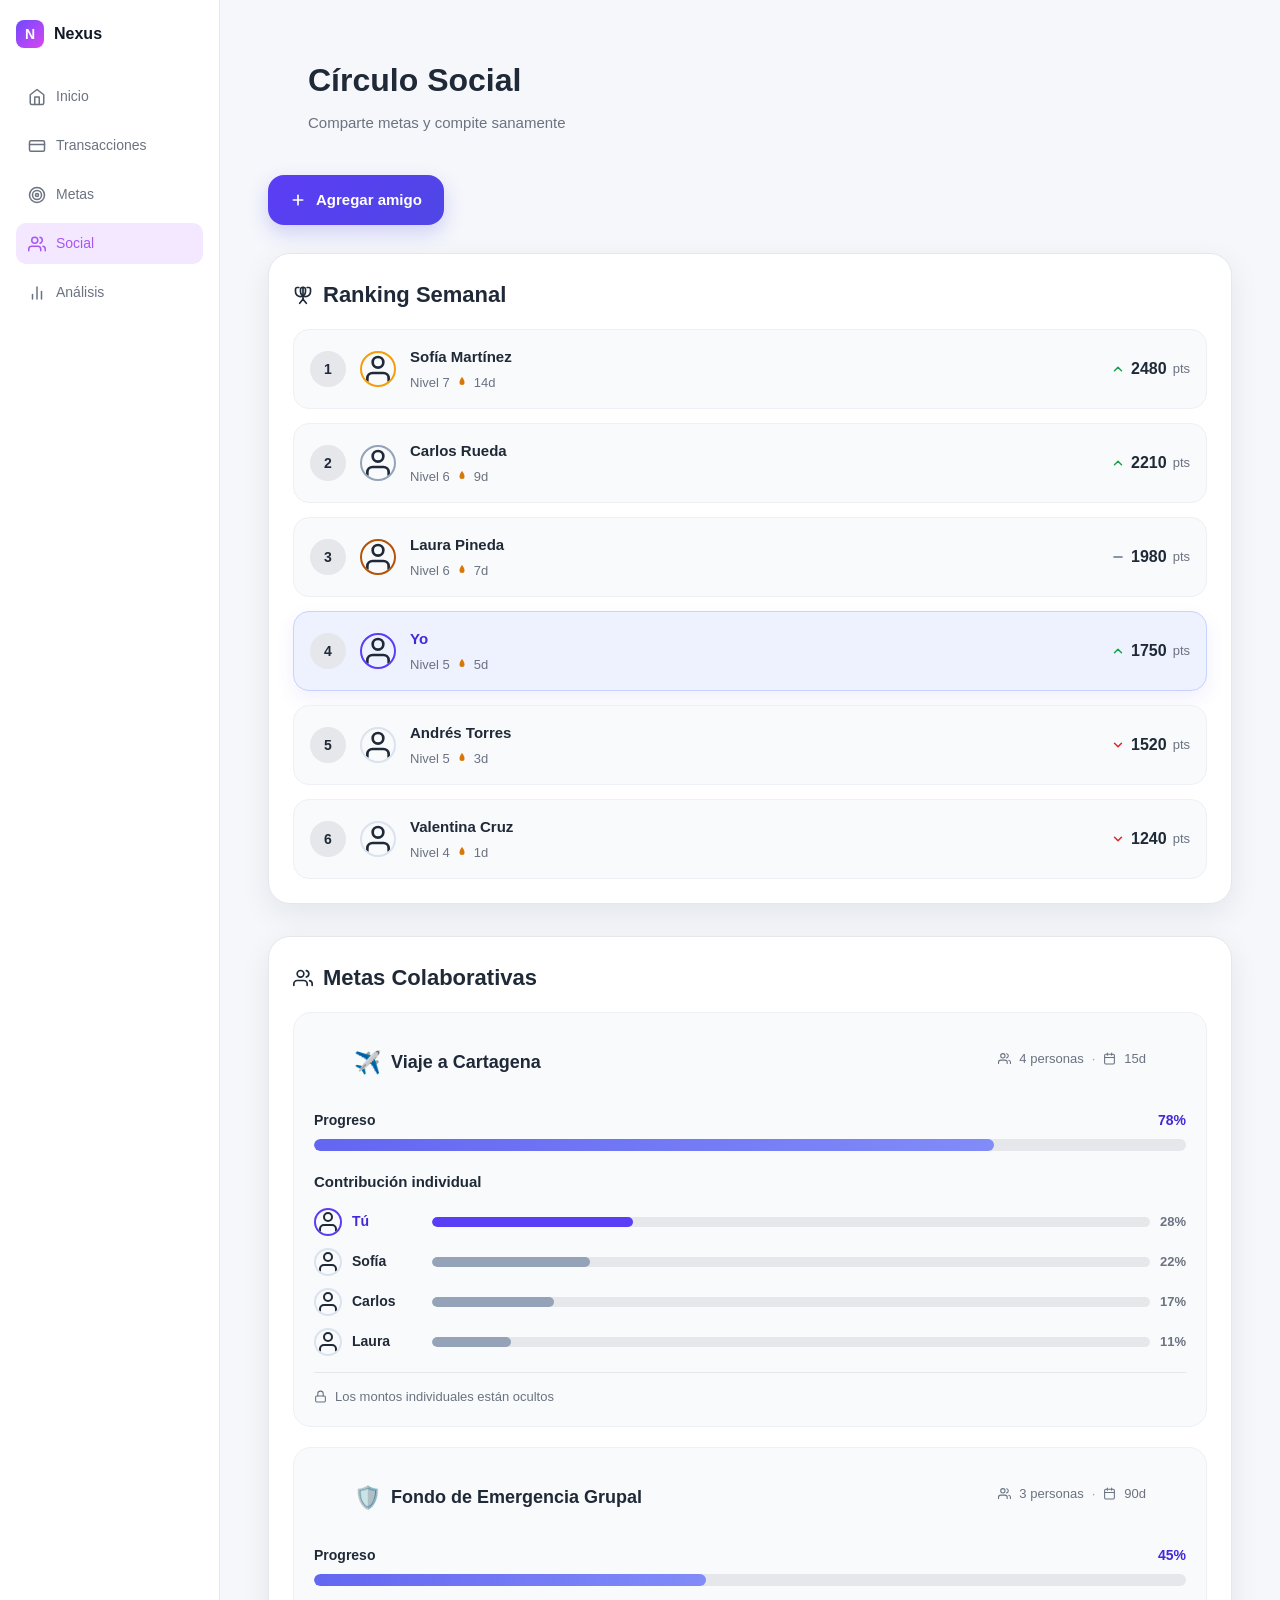
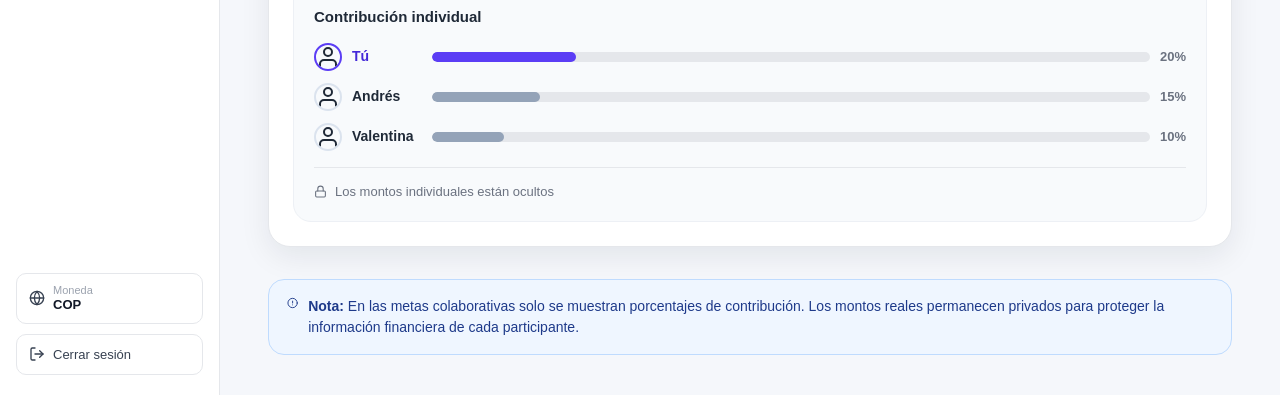
==== commit 123451d6: "Arreglos para el Live Server que impedian cargar la info completa. Tambien se arregla pequeños error" ====
--- a/Amigos.html
+++ b/Amigos.html
@@ -1061,6 +1061,7 @@
 
   <!-- Módulo específico del círculo social (ranking, metas, modal amigos) -->
   <script defer src="js/social.js"></script>
+  <script src="js/navigation.js"></script>
 
 </body>
 
--- a/css/layout.css
+++ b/css/layout.css
@@ -0,0 +1,73 @@
+:root {
+  color-scheme: light;
+  font-family: Inter, system-ui, -apple-system, BlinkMacSystemFont, 'Segoe UI', sans-serif;
+  font-smoothing: antialiased;
+  text-rendering: optimizeLegibility;
+  line-height: 1.5;
+}
+
+* {
+  box-sizing: border-box;
+}
+
+html {
+  scroll-behavior: smooth;
+}
+
+body {
+  margin: 0;
+  min-height: 100vh;
+  background-color: #f8fafc;
+  color: #111827;
+}
+
+img,
+picture,
+video,
+canvas,
+svg {
+  display: block;
+  max-width: 100%;
+}
+
+button,
+input,
+select,
+textarea {
+  font: inherit;
+}
+
+button {
+  cursor: pointer;
+}
+
+.sr-only {
+  position: absolute;
+  width: 1px;
+  height: 1px;
+  padding: 0;
+  margin: -1px;
+  overflow: hidden;
+  clip: rect(0, 0, 0, 0);
+  white-space: nowrap;
+  border: 0;
+}
+
+.skip-link {
+  position: absolute;
+  left: -999px;
+  top: auto;
+  width: 1px;
+  height: 1px;
+  overflow: hidden;
+}
+
+.skip-link:focus,
+.skip-link:active {
+  left: 1rem;
+  top: 1rem;
+  width: auto;
+  height: auto;
+  overflow: visible;
+  z-index: 999;
+}
--- a/css/components.css
+++ b/css/components.css
@@ -80,7 +80,7 @@
   width: 32px;
   height: 32px;
   border-radius: 10px;
-  background: url("../assets/Logo.png") center/60% no-repeat, var(--gradient-primary);
+  background: url("../assets/icons/Logo.png") center/60% no-repeat, var(--gradient-primary);
 }
 
 .logo-name {
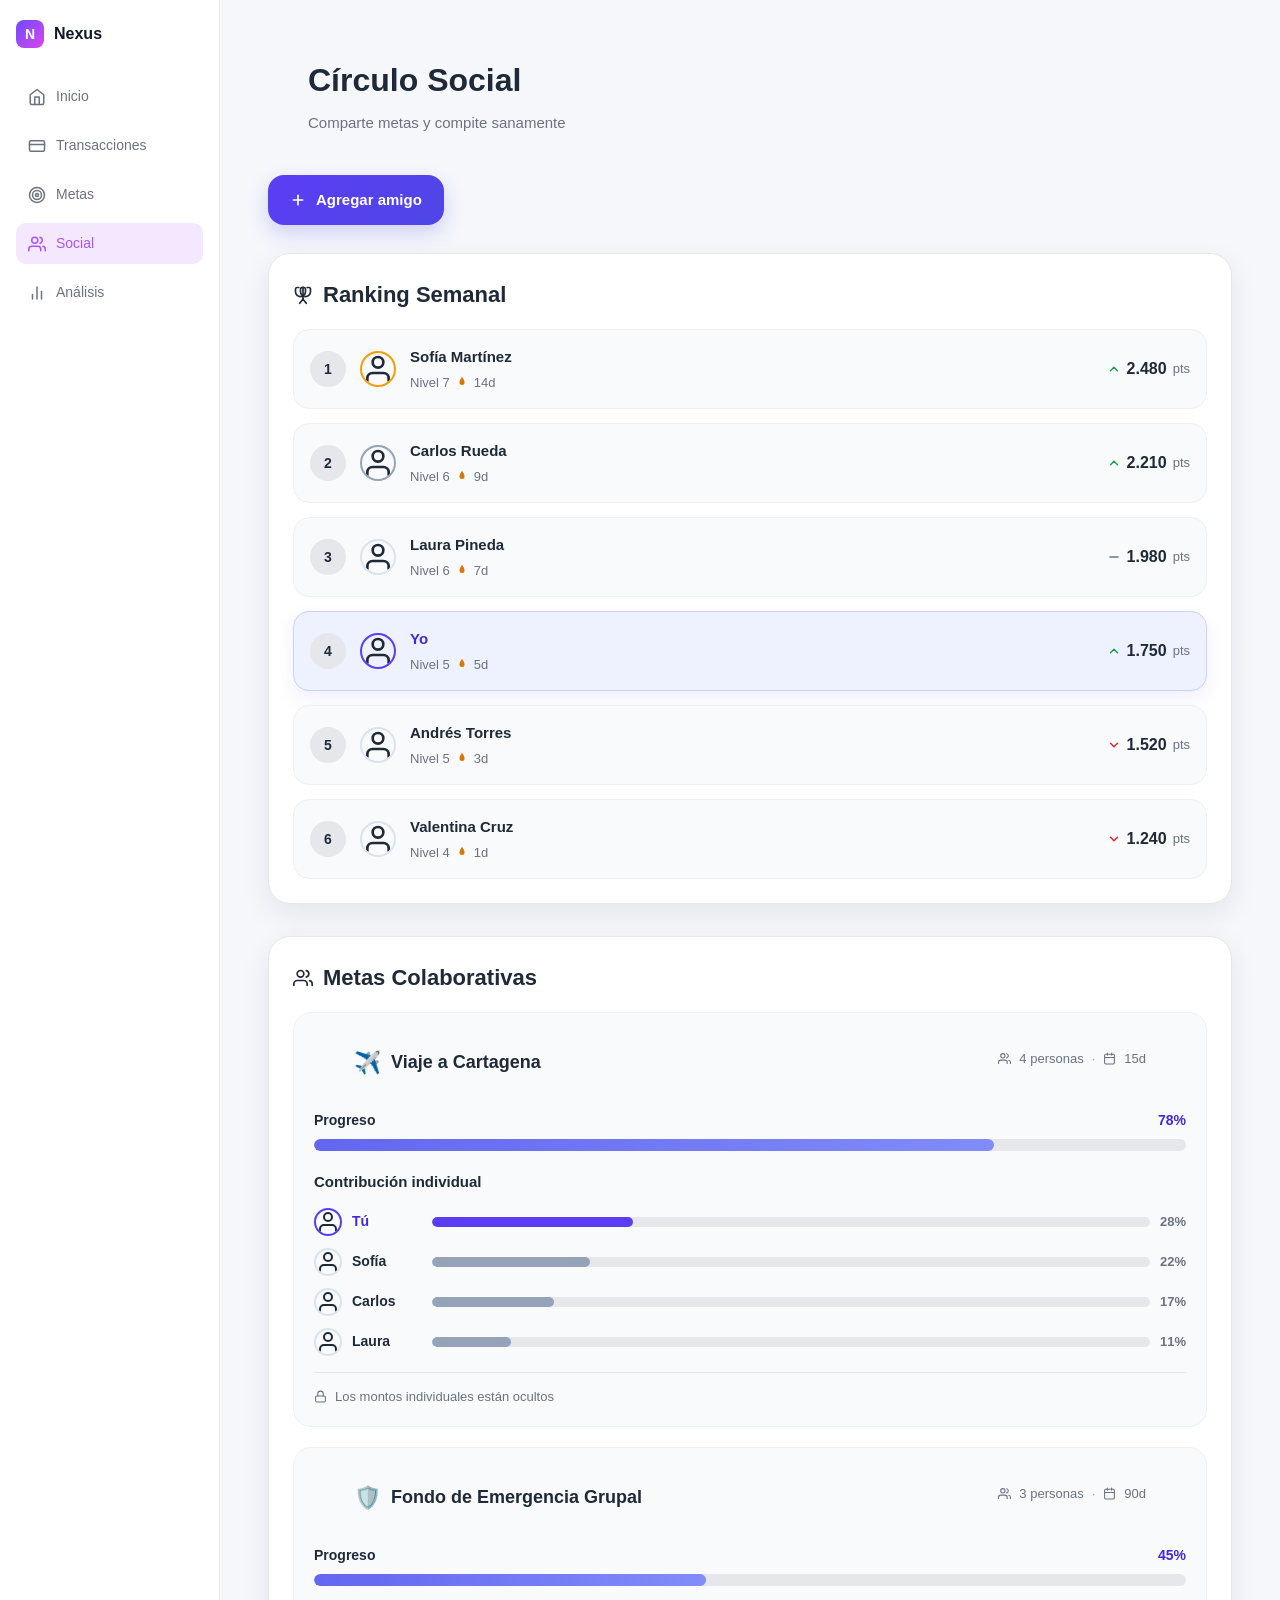
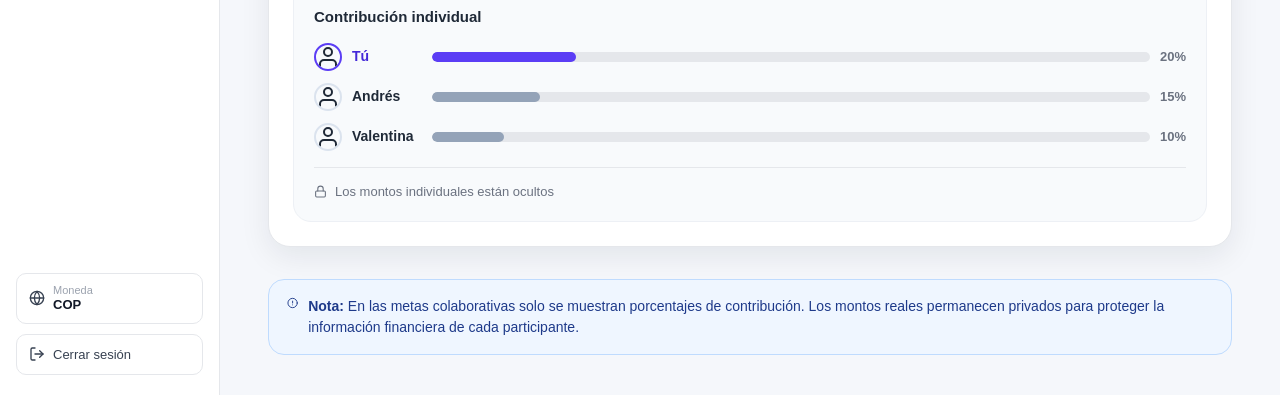
==== commit 268293b0: "Se refactorizó la página social siguiendo el patrón modular: se crearon los archivos amigo.js (gener" ====
--- a/Amigos.html
+++ b/Amigos.html
@@ -221,228 +221,12 @@
         </h2>
 
 
+        <!-- Lista de amigos: se llena dinámicamente desde data.json vía lista_amigos.js -->
         <ol class="ranking-list" role="list" aria-label="Clasificación semanal de tu círculo">
-
-          <!-- ── POSICIÓN 1 ── -->
-          <li class="ranking-item" role="listitem">
-            <article class="ranking-card" aria-label="Posición 1: Sofía Martínez">
-              <!-- Número de posición: oculto visualmente pero accesible -->
-              <span class="ranking-pos" aria-label="Posición 1">1</span>
-
-              <!-- Avatar de usuario: ícono SVG inline -->
-              <svg class="ranking-avatar ranking-avatar--gold" aria-hidden="true" focusable="false"
-                   width="36" height="36" viewBox="0 0 24 24" fill="none"
-                   stroke="currentColor" stroke-width="2" stroke-linecap="round" stroke-linejoin="round">
-                <path d="M20 21v-2a4 4 0 0 0-4-4H8a4 4 0 0 0-4 4v2"/>
-                <circle cx="12" cy="7" r="4"/>
-              </svg>
-
-              <!-- Datos del usuario -->
-              <div class="ranking-user-info">
-                <span class="ranking-username">Sofía Martínez</span>
-                <div class="ranking-meta" aria-label="Nivel 7, racha de 14 días">
-                  <span class="ranking-level">Nivel 7</span>
-                  <!-- Ícono de llama: decorativo -->
-                  <svg class="icon-streak" aria-hidden="true" focusable="false"
-                       width="12" height="12" viewBox="0 0 24 24" fill="currentColor">
-                    <path d="M12 2c0 0-5 5-5 11a5 5 0 0 0 10 0C17 7 12 2 12 2z"/>
-                  </svg>
-                  <span class="ranking-streak">14d</span>
-                </div>
-              </div>
-
-              <!-- Puntuación con cambio de tendencia -->
-              <div class="ranking-score-block">
-                <!-- Flecha de tendencia: aria-label explica el cambio (WCAG 1.4.1) -->
-                <svg class="icon-trend icon-trend--up" aria-label="Subió posiciones"
-                     focusable="false" width="14" height="14" viewBox="0 0 24 24"
-                     fill="none" stroke="currentColor" stroke-width="2.5"
-                     stroke-linecap="round" stroke-linejoin="round">
-                  <polyline points="18 15 12 9 6 15"/>
-                </svg>
-                <span class="ranking-pts" aria-label="2480 puntos">2480</span>
-                <span class="ranking-pts-label" aria-hidden="true">pts</span>
-              </div>
-            </article>
+          <!-- Estado de carga inicial (reemplazado por JS al renderizar) -->
+          <li class="ranking-loading-state">
+            <p style="text-align: center; color: #999; padding: 1.5rem;">Cargando ranking...</p>
           </li>
-
-          <!-- ── POSICIÓN 2 ── -->
-          <li class="ranking-item" role="listitem">
-            <article class="ranking-card" aria-label="Posición 2: Carlos Rueda">
-              <span class="ranking-pos" aria-label="Posición 2">2</span>
-              <svg class="ranking-avatar ranking-avatar--silver" aria-hidden="true" focusable="false"
-                   width="36" height="36" viewBox="0 0 24 24" fill="none"
-                   stroke="currentColor" stroke-width="2" stroke-linecap="round" stroke-linejoin="round">
-                <path d="M20 21v-2a4 4 0 0 0-4-4H8a4 4 0 0 0-4 4v2"/>
-                <circle cx="12" cy="7" r="4"/>
-              </svg>
-              <div class="ranking-user-info">
-                <span class="ranking-username">Carlos Rueda</span>
-                <div class="ranking-meta" aria-label="Nivel 6, racha de 9 días">
-                  <span class="ranking-level">Nivel 6</span>
-                  <svg class="icon-streak" aria-hidden="true" focusable="false"
-                       width="12" height="12" viewBox="0 0 24 24" fill="currentColor">
-                    <path d="M12 2c0 0-5 5-5 11a5 5 0 0 0 10 0C17 7 12 2 12 2z"/>
-                  </svg>
-                  <span class="ranking-streak">9d</span>
-                </div>
-              </div>
-              <div class="ranking-score-block">
-                <svg class="icon-trend icon-trend--up" aria-label="Subió posiciones"
-                     focusable="false" width="14" height="14" viewBox="0 0 24 24"
-                     fill="none" stroke="currentColor" stroke-width="2.5"
-                     stroke-linecap="round" stroke-linejoin="round">
-                  <polyline points="18 15 12 9 6 15"/>
-                </svg>
-                <span class="ranking-pts" aria-label="2210 puntos">2210</span>
-                <span class="ranking-pts-label" aria-hidden="true">pts</span>
-              </div>
-            </article>
-          </li>
-
-          <!-- ── POSICIÓN 3 ── -->
-          <li class="ranking-item" role="listitem">
-            <article class="ranking-card" aria-label="Posición 3: Laura Pineda">
-              <span class="ranking-pos" aria-label="Posición 3">3</span>
-              <svg class="ranking-avatar ranking-avatar--bronze" aria-hidden="true" focusable="false"
-                   width="36" height="36" viewBox="0 0 24 24" fill="none"
-                   stroke="currentColor" stroke-width="2" stroke-linecap="round" stroke-linejoin="round">
-                <path d="M20 21v-2a4 4 0 0 0-4-4H8a4 4 0 0 0-4 4v2"/>
-                <circle cx="12" cy="7" r="4"/>
-              </svg>
-              <div class="ranking-user-info">
-                <span class="ranking-username">Laura Pineda</span>
-                <div class="ranking-meta" aria-label="Nivel 6, racha de 7 días">
-                  <span class="ranking-level">Nivel 6</span>
-                  <svg class="icon-streak" aria-hidden="true" focusable="false"
-                       width="12" height="12" viewBox="0 0 24 24" fill="currentColor">
-                    <path d="M12 2c0 0-5 5-5 11a5 5 0 0 0 10 0C17 7 12 2 12 2z"/>
-                  </svg>
-                  <span class="ranking-streak">7d</span>
-                </div>
-              </div>
-              <div class="ranking-score-block">
-                <svg class="icon-trend icon-trend--neutral" aria-label="Sin cambio de posición"
-                     focusable="false" width="14" height="14" viewBox="0 0 24 24"
-                     fill="none" stroke="currentColor" stroke-width="2.5"
-                     stroke-linecap="round" stroke-linejoin="round">
-                  <line x1="5" y1="12" x2="19" y2="12"/>
-                </svg>
-                <span class="ranking-pts" aria-label="1980 puntos">1980</span>
-                <span class="ranking-pts-label" aria-hidden="true">pts</span>
-              </div>
-            </article>
-          </li>
-
-
-    
-          <li class="ranking-item ranking-item--self" role="listitem">
-            <article class="ranking-card ranking-card--self"
-                     aria-label="Tu posición: Puesto 4, Tú">
-              <span class="ranking-pos" aria-label="Posición 4">4</span>
-              <!--
-                Imagen de avatar propio. La alternativa "Tu avatar"
-                identifica al usuario sin repetir el nombre visualmente.
-              -->
-              <svg class="ranking-avatar ranking-avatar--self" aria-hidden="true" focusable="false"
-                   width="36" height="36" viewBox="0 0 24 24" fill="none"
-                   stroke="currentColor" stroke-width="2" stroke-linecap="round" stroke-linejoin="round">
-                <path d="M20 21v-2a4 4 0 0 0-4-4H8a4 4 0 0 0-4 4v2"/>
-                <circle cx="12" cy="7" r="4"/>
-              </svg>
-              <div class="ranking-user-info">
-                <!-- "Yo" es la etiqueta canónica del usuario en el sistema -->
-                <span class="ranking-username ranking-username--self">Yo</span>
-                <div class="ranking-meta" aria-label="Nivel 5, racha de 5 días">
-                  <span class="ranking-level">Nivel 5</span>
-                  <svg class="icon-streak" aria-hidden="true" focusable="false"
-                       width="12" height="12" viewBox="0 0 24 24" fill="currentColor">
-                    <path d="M12 2c0 0-5 5-5 11a5 5 0 0 0 10 0C17 7 12 2 12 2z"/>
-                  </svg>
-                  <span class="ranking-streak">5d</span>
-                </div>
-              </div>
-              <div class="ranking-score-block">
-                <svg class="icon-trend icon-trend--up" aria-label="Subiste posiciones"
-                     focusable="false" width="14" height="14" viewBox="0 0 24 24"
-                     fill="none" stroke="currentColor" stroke-width="2.5"
-                     stroke-linecap="round" stroke-linejoin="round">
-                  <polyline points="18 15 12 9 6 15"/>
-                </svg>
-                <span class="ranking-pts" aria-label="1750 puntos">1750</span>
-                <span class="ranking-pts-label" aria-hidden="true">pts</span>
-              </div>
-            </article>
-          </li>
-
-          <!-- ── POSICIÓN 5 ── -->
-          <li class="ranking-item" role="listitem">
-            <article class="ranking-card" aria-label="Posición 5: Andrés Torres">
-              <span class="ranking-pos" aria-label="Posición 5">5</span>
-              <svg class="ranking-avatar" aria-hidden="true" focusable="false"
-                   width="36" height="36" viewBox="0 0 24 24" fill="none"
-                   stroke="currentColor" stroke-width="2" stroke-linecap="round" stroke-linejoin="round">
-                <path d="M20 21v-2a4 4 0 0 0-4-4H8a4 4 0 0 0-4 4v2"/>
-                <circle cx="12" cy="7" r="4"/>
-              </svg>
-              <div class="ranking-user-info">
-                <span class="ranking-username">Andrés Torres</span>
-                <div class="ranking-meta" aria-label="Nivel 5, racha de 3 días">
-                  <span class="ranking-level">Nivel 5</span>
-                  <svg class="icon-streak" aria-hidden="true" focusable="false"
-                       width="12" height="12" viewBox="0 0 24 24" fill="currentColor">
-                    <path d="M12 2c0 0-5 5-5 11a5 5 0 0 0 10 0C17 7 12 2 12 2z"/>
-                  </svg>
-                  <span class="ranking-streak">3d</span>
-                </div>
-              </div>
-              <div class="ranking-score-block">
-                <svg class="icon-trend icon-trend--down" aria-label="Bajó posiciones"
-                     focusable="false" width="14" height="14" viewBox="0 0 24 24"
-                     fill="none" stroke="currentColor" stroke-width="2.5"
-                     stroke-linecap="round" stroke-linejoin="round">
-                  <polyline points="6 9 12 15 18 9"/>
-                </svg>
-                <span class="ranking-pts" aria-label="1520 puntos">1520</span>
-                <span class="ranking-pts-label" aria-hidden="true">pts</span>
-              </div>
-            </article>
-          </li>
-
-          <!-- ── POSICIÓN 6 ── -->
-          <li class="ranking-item" role="listitem">
-            <article class="ranking-card" aria-label="Posición 6: Valentina Cruz">
-              <span class="ranking-pos" aria-label="Posición 6">6</span>
-              <svg class="ranking-avatar" aria-hidden="true" focusable="false"
-                   width="36" height="36" viewBox="0 0 24 24" fill="none"
-                   stroke="currentColor" stroke-width="2" stroke-linecap="round" stroke-linejoin="round">
-                <path d="M20 21v-2a4 4 0 0 0-4-4H8a4 4 0 0 0-4 4v2"/>
-                <circle cx="12" cy="7" r="4"/>
-              </svg>
-              <div class="ranking-user-info">
-                <span class="ranking-username">Valentina Cruz</span>
-                <div class="ranking-meta" aria-label="Nivel 4, racha de 1 día">
-                  <span class="ranking-level">Nivel 4</span>
-                  <svg class="icon-streak" aria-hidden="true" focusable="false"
-                       width="12" height="12" viewBox="0 0 24 24" fill="currentColor">
-                    <path d="M12 2c0 0-5 5-5 11a5 5 0 0 0 10 0C17 7 12 2 12 2z"/>
-                  </svg>
-                  <span class="ranking-streak">1d</span>
-                </div>
-              </div>
-              <div class="ranking-score-block">
-                <svg class="icon-trend icon-trend--down" aria-label="Bajó posiciones"
-                     focusable="false" width="14" height="14" viewBox="0 0 24 24"
-                     fill="none" stroke="currentColor" stroke-width="2.5"
-                     stroke-linecap="round" stroke-linejoin="round">
-                  <polyline points="6 9 12 15 18 9"/>
-                </svg>
-                <span class="ranking-pts" aria-label="1240 puntos">1240</span>
-                <span class="ranking-pts-label" aria-hidden="true">pts</span>
-              </div>
-            </article>
-          </li>
-
         </ol>
         <!-- /ol.ranking-list -->
 
@@ -1056,10 +840,98 @@
 <!-- /div#add-friend-modal -->
 
 
-  <!-- Módulo de autenticación compartido (gestión de modales, sesión) -->
+<!-- ════════════════════════════════════════════════════════════
+     SUB-MODAL: AGREGAR AMIGO MANUAL
+     ════════════════════════════════════════════════════════════
+     Reemplaza al prompt() nativo del navegador. Se abre desde
+     el botón "Agregar amigo" del modal padre y permite escribir
+     el nombre con la misma estética del resto de la página.
+-->
+<div id="add-friend-manual-modal" class="modal" role="dialog"
+     aria-labelledby="add-friend-manual-title"
+     aria-modal="true"
+     aria-hidden="true">
+
+    <div class="modal-backdrop" id="add-friend-manual-backdrop"></div>
+
+    <div class="modal-content modal-content--small">
+
+        <!-- Botón cerrar (×) -->
+        <button type="button" class="modal-close" id="add-friend-manual-close"
+                aria-label="Cerrar formulario de agregar amigo">
+            <span aria-hidden="true">&times;</span>
+        </button>
+
+        <!-- Icono superior (mismo estilo que el modal padre) -->
+        <div class="modal-icon-hero" aria-hidden="true">
+            <svg width="32" height="32" viewBox="0 0 24 24" fill="none"
+                 stroke="currentColor" stroke-width="2"
+                 stroke-linecap="round" stroke-linejoin="round">
+                <path d="M16 21v-2a4 4 0 0 0-4-4H5a4 4 0 0 0-4 4v2"/>
+                <circle cx="8.5" cy="7" r="4"/>
+                <line x1="20" y1="8" x2="20" y2="14"/>
+                <line x1="23" y1="11" x2="17" y2="11"/>
+            </svg>
+        </div>
+
+        <!-- Cabecera -->
+        <div class="modal-header">
+            <h2 id="add-friend-manual-title" class="modal-title">
+                Agregar amigo manualmente
+            </h2>
+            <p class="modal-subtitle">
+                Escribe el nombre del amigo que quieres invitar
+            </p>
+        </div>
+
+        <!-- Formulario -->
+        <form id="add-friend-manual-form" class="add-friend-manual-form" novalidate>
+
+            <div class="form-field">
+                <label for="add-friend-manual-input" class="form-field-label">
+                    Nombre del amigo
+                </label>
+                <input
+                    type="text"
+                    id="add-friend-manual-input"
+                    class="form-field-input"
+                    placeholder="Ej: Camila Rojas"
+                    autocomplete="off"
+                    required
+                    maxlength="40">
+                <p class="form-field-hint">Máximo 40 caracteres</p>
+            </div>
+
+            <div class="modal-actions">
+                <button type="button" class="btn-modal-cancel" id="add-friend-manual-cancel">
+                    Cancelar
+                </button>
+                <button type="submit" class="btn-modal-confirm">
+                    Agregar
+                </button>
+            </div>
+
+        </form>
+
+    </div>
+    <!-- /div.modal-content -->
+
+</div>
+<!-- /div#add-friend-manual-modal -->
+
+
+  <!-- ============================================
+       MÓDULOS JAVASCRIPT - ORDEN IMPORTANTE
+       ============================================
+       1. auth.js          - Autenticación compartida
+       2. amigo.js         - Generación de HTML para cada amigo del ranking
+       3. lista_amigos.js  - Carga, ordena y renderiza el ranking completo
+       4. social.js        - Coordinador: modal de agregar amigo y eventos
+       5. navigation.js    - Navegación y cambio de moneda
+  -->
   <script defer src="js/auth.js"></script>
-
-  <!-- Módulo específico del círculo social (ranking, metas, modal amigos) -->
+  <script defer src="js/amigo.js"></script>
+  <script defer src="js/lista_amigos.js"></script>
   <script defer src="js/social.js"></script>
   <script src="js/navigation.js"></script>
 
--- a/css/social.css
+++ b/css/social.css
@@ -960,4 +960,445 @@
   .privacy-notice {
     padding: 14px;
   }
-}+}
+
+/* ============================================================
+   MODAL: AGREGAR AMIGO — DISEÑO BLANCO/NEGRO/AMARILLO
+   ============================================================
+   Sigue la estética del mockup original: paleta neutra,
+   acentos amarillos en avatares, botón principal negro.
+*/
+
+/* Icono superior del modal: cuadrado redondeado negro */
+.modal-icon-hero {
+  width: 60px;
+  height: 60px;
+  margin: 0 auto 18px auto;
+  display: flex;
+  align-items: center;
+  justify-content: center;
+  background-color: #111827;
+  color: #ffffff;
+  border-radius: 14px;
+}
+
+/* Encabezado centrado */
+.modal-header {
+  text-align: center;
+  margin-bottom: 22px;
+}
+
+.modal-title {
+  font-size: 22px;
+  font-weight: 700;
+  color: var(--text-main);
+}
+
+.modal-subtitle {
+  margin-top: 6px;
+  font-size: 14px;
+  color: var(--text-secondary);
+}
+
+/* Tarjeta que envuelve la lista de contactos */
+.contacts-card {
+  margin: 0 0 18px 0;
+  padding: 22px;
+  background-color: #ffffff;
+  border: 1px solid var(--border-color);
+  border-radius: 18px;
+  box-shadow: 0 6px 18px rgba(15, 23, 42, 0.05);
+}
+
+.contacts-card-title {
+  margin: 0 0 16px 0;
+  font-size: 17px;
+  font-weight: 700;
+  color: var(--text-main);
+}
+
+/* Lista de contactos */
+.contacts-list {
+  margin: 0;
+  padding: 0;
+  list-style: none;
+  display: flex;
+  flex-direction: column;
+  gap: 12px;
+  max-height: 260px;
+  overflow-y: auto;
+}
+
+/* Fila de cada contacto: avatar amarillo + nombre + botón outline */
+.contact-item {
+  display: grid;
+  grid-template-columns: 32px 1fr 32px;
+  align-items: center;
+  gap: 14px;
+  padding: 4px 0;
+  background: transparent;
+  border: none;
+}
+
+/* Avatar tipo emoji amarillo (acento del diseño) */
+.contact-avatar {
+  width: 32px;
+  height: 32px;
+  padding: 6px;
+  background-color: #fef3c7;
+  color: #b45309;
+  border-radius: 50%;
+  box-sizing: border-box;
+}
+
+.contact-name {
+  font-size: 15px;
+  font-weight: 500;
+  color: var(--text-main);
+}
+
+/* Botón "+" del contacto: outline gris (sin fondo) */
+.btn-add-contact {
+  width: 32px;
+  height: 32px;
+  display: flex;
+  align-items: center;
+  justify-content: center;
+  border: none;
+  background-color: transparent;
+  color: var(--text-secondary);
+  cursor: pointer;
+  transition: color 0.18s ease, transform 0.18s ease;
+}
+
+.btn-add-contact:hover {
+  color: var(--text-main);
+  transform: scale(1.15);
+}
+
+.btn-add-contact:focus {
+  outline: 2px solid #111827;
+  outline-offset: 2px;
+  border-radius: 4px;
+}
+
+/* Estado: contacto ya agregado al ranking */
+.btn-add-contact--added {
+  color: var(--success);
+  cursor: default;
+  transform: none;
+}
+
+.btn-add-contact--added:hover {
+  color: var(--success);
+  transform: none;
+}
+
+/* Botón principal del modal: "Agregar amigo" (negro sólido) */
+.btn-add-friend-primary {
+  width: 100%;
+  display: inline-flex;
+  align-items: center;
+  justify-content: center;
+  gap: 10px;
+  padding: 16px 22px;
+  margin-top: 0;
+  border: none;
+  border-radius: 14px;
+  background-color: #111827;
+  color: #ffffff;
+  font-size: 15px;
+  font-weight: 600;
+  cursor: pointer;
+  transition: background-color 0.2s ease, transform 0.2s ease;
+}
+
+.btn-add-friend-primary:hover {
+  background-color: #1f2937;
+  transform: translateY(-2px);
+}
+
+/* Botón "Link de invitación" (estilo card neutra) */
+.btn-invite-link {
+  width: 100%;
+  display: flex;
+  flex-direction: column;
+  align-items: flex-start;
+  gap: 6px;
+  margin-top: 16px;
+  padding: 18px;
+  border: 1px solid var(--border-color);
+  border-radius: 16px;
+  background-color: #ffffff;
+  box-shadow: 0 4px 14px rgba(15, 23, 42, 0.05);
+  cursor: pointer;
+  transition: background-color 0.18s ease, transform 0.18s ease;
+}
+
+.btn-invite-link:hover {
+  background-color: #fafafa;
+  transform: translateY(-1px);
+}
+
+.invite-link-title {
+  font-size: 16px;
+  font-weight: 700;
+  color: var(--text-main);
+}
+
+.invite-link-url {
+  font-size: 13px;
+  color: var(--text-secondary);
+  font-family: monospace;
+  word-break: break-all;
+}
+
+/* Botón "Regresar" — grande, sin fondo */
+.btn-modal-back {
+  width: 100%;
+  display: inline-flex;
+  align-items: center;
+  justify-content: center;
+  gap: 10px;
+  margin-top: 18px;
+  padding: 12px;
+  border: none;
+  background-color: transparent;
+  color: var(--text-main);
+  font-size: 18px;
+  font-weight: 600;
+  cursor: pointer;
+  transition: color 0.18s ease;
+}
+
+.btn-modal-back:hover {
+  color: #000000;
+}
+
+
+/* ============================================================
+   SUB-MODAL: AGREGAR AMIGO MANUAL (reemplaza prompt nativo)
+   ============================================================
+   Modal pequeño centrado con un input para escribir el nombre.
+   Mantiene la estética blanco/negro/amarillo del modal padre.
+*/
+
+/* Contenido más compacto que el modal padre */
+.modal-content--small {
+  max-width: 420px;
+}
+
+.add-friend-manual-form {
+  display: flex;
+  flex-direction: column;
+  gap: 16px;
+  margin-top: 8px;
+}
+
+.form-field {
+  display: flex;
+  flex-direction: column;
+  gap: 8px;
+}
+
+.form-field-label {
+  font-size: 14px;
+  font-weight: 600;
+  color: var(--text-main);
+}
+
+.form-field-input {
+  width: 100%;
+  padding: 14px 16px;
+  border: 1px solid var(--border-color);
+  border-radius: 12px;
+  font-size: 15px;
+  color: var(--text-main);
+  background-color: #ffffff;
+  box-sizing: border-box;
+  transition: border-color 0.18s ease, box-shadow 0.18s ease;
+}
+
+.form-field-input:focus {
+  outline: none;
+  border-color: #111827;
+  box-shadow: 0 0 0 3px rgba(17, 24, 39, 0.08);
+}
+
+.form-field-hint {
+  margin: 0;
+  font-size: 12px;
+  color: var(--text-secondary);
+}
+
+/* Botones del sub-modal: cancelar (outline) y confirmar (negro) */
+.modal-actions {
+  display: flex;
+  gap: 10px;
+  margin-top: 6px;
+}
+
+.btn-modal-cancel,
+.btn-modal-confirm {
+  flex: 1;
+  padding: 14px 18px;
+  border-radius: 12px;
+  font-size: 15px;
+  font-weight: 600;
+  cursor: pointer;
+  border: none;
+  transition: background-color 0.18s ease, transform 0.18s ease;
+}
+
+.btn-modal-cancel {
+  background-color: #ffffff;
+  color: var(--text-main);
+  border: 1px solid var(--border-color);
+}
+
+.btn-modal-cancel:hover {
+  background-color: #f9fafb;
+}
+
+.btn-modal-confirm {
+  background-color: #111827;
+  color: #ffffff;
+}
+
+.btn-modal-confirm:hover {
+  background-color: #1f2937;
+  transform: translateY(-1px);
+}
+
+
+/* ============================================================
+   TOAST: NOTIFICACIÓN DE AMIGO AGREGADO
+   ============================================================
+   Aparece en la esquina inferior derecha cuando se agrega un
+   amigo al ranking, con animación de slide-in y auto-cierre.
+*/
+.toast-container {
+  position: fixed;
+  bottom: 24px;
+  right: 24px;
+  display: flex;
+  flex-direction: column;
+  gap: 10px;
+  z-index: 9999;
+  pointer-events: none;
+}
+
+.toast {
+  display: flex;
+  align-items: center;
+  gap: 12px;
+  padding: 14px 18px;
+  min-width: 260px;
+  max-width: 340px;
+  background-color: #ffffff;
+  border: 1px solid var(--border-color);
+  border-left: 4px solid var(--success);
+  border-radius: var(--radius-md);
+  box-shadow: 0 12px 30px rgba(15, 23, 42, 0.18);
+  pointer-events: auto;
+  animation: toast-slide-in 0.32s cubic-bezier(0.22, 1, 0.36, 1);
+}
+
+.toast--leaving {
+  animation: toast-slide-out 0.28s ease forwards;
+}
+
+.toast-icon {
+  flex-shrink: 0;
+  width: 32px;
+  height: 32px;
+  display: flex;
+  align-items: center;
+  justify-content: center;
+  background-color: #dcfce7;
+  color: var(--success);
+  border-radius: 50%;
+}
+
+.toast-body {
+  display: flex;
+  flex-direction: column;
+  gap: 2px;
+}
+
+.toast-title {
+  font-size: 14px;
+  font-weight: 700;
+  color: var(--text-main);
+}
+
+.toast-message {
+  font-size: 13px;
+  color: var(--text-secondary);
+}
+
+@keyframes toast-slide-in {
+  from {
+    transform: translateX(120%);
+    opacity: 0;
+  }
+  to {
+    transform: translateX(0);
+    opacity: 1;
+  }
+}
+
+@keyframes toast-slide-out {
+  from {
+    transform: translateX(0);
+    opacity: 1;
+  }
+  to {
+    transform: translateX(120%);
+    opacity: 0;
+  }
+}
+
+
+/* ============================================================
+   ANIMACIÓN: NUEVO AMIGO ENTRANDO AL RANKING
+   ============================================================
+   Aplicada al <li> recién insertado para resaltar visualmente
+   que un amigo nuevo apareció en la lista.
+*/
+.ranking-item--new {
+  animation: ranking-item-in 0.5s cubic-bezier(0.22, 1, 0.36, 1);
+}
+
+.ranking-item--new .ranking-card {
+  box-shadow: 0 0 0 3px rgba(91, 61, 245, 0.18);
+  transition: box-shadow 1.6s ease;
+}
+
+@keyframes ranking-item-in {
+  from {
+    opacity: 0;
+    transform: translateY(-12px) scale(0.96);
+  }
+  to {
+    opacity: 1;
+    transform: translateY(0) scale(1);
+  }
+}
+
+
+/* ============================================================
+   PREFERS-REDUCED-MOTION (accesibilidad)
+   ============================================================ */
+@media (prefers-reduced-motion: reduce) {
+  .toast,
+  .toast--leaving,
+  .ranking-item--new {
+    animation: none;
+  }
+
+  .btn-add-contact:hover,
+  .btn-add-friend-primary:hover {
+    transform: none;
+  }
+}
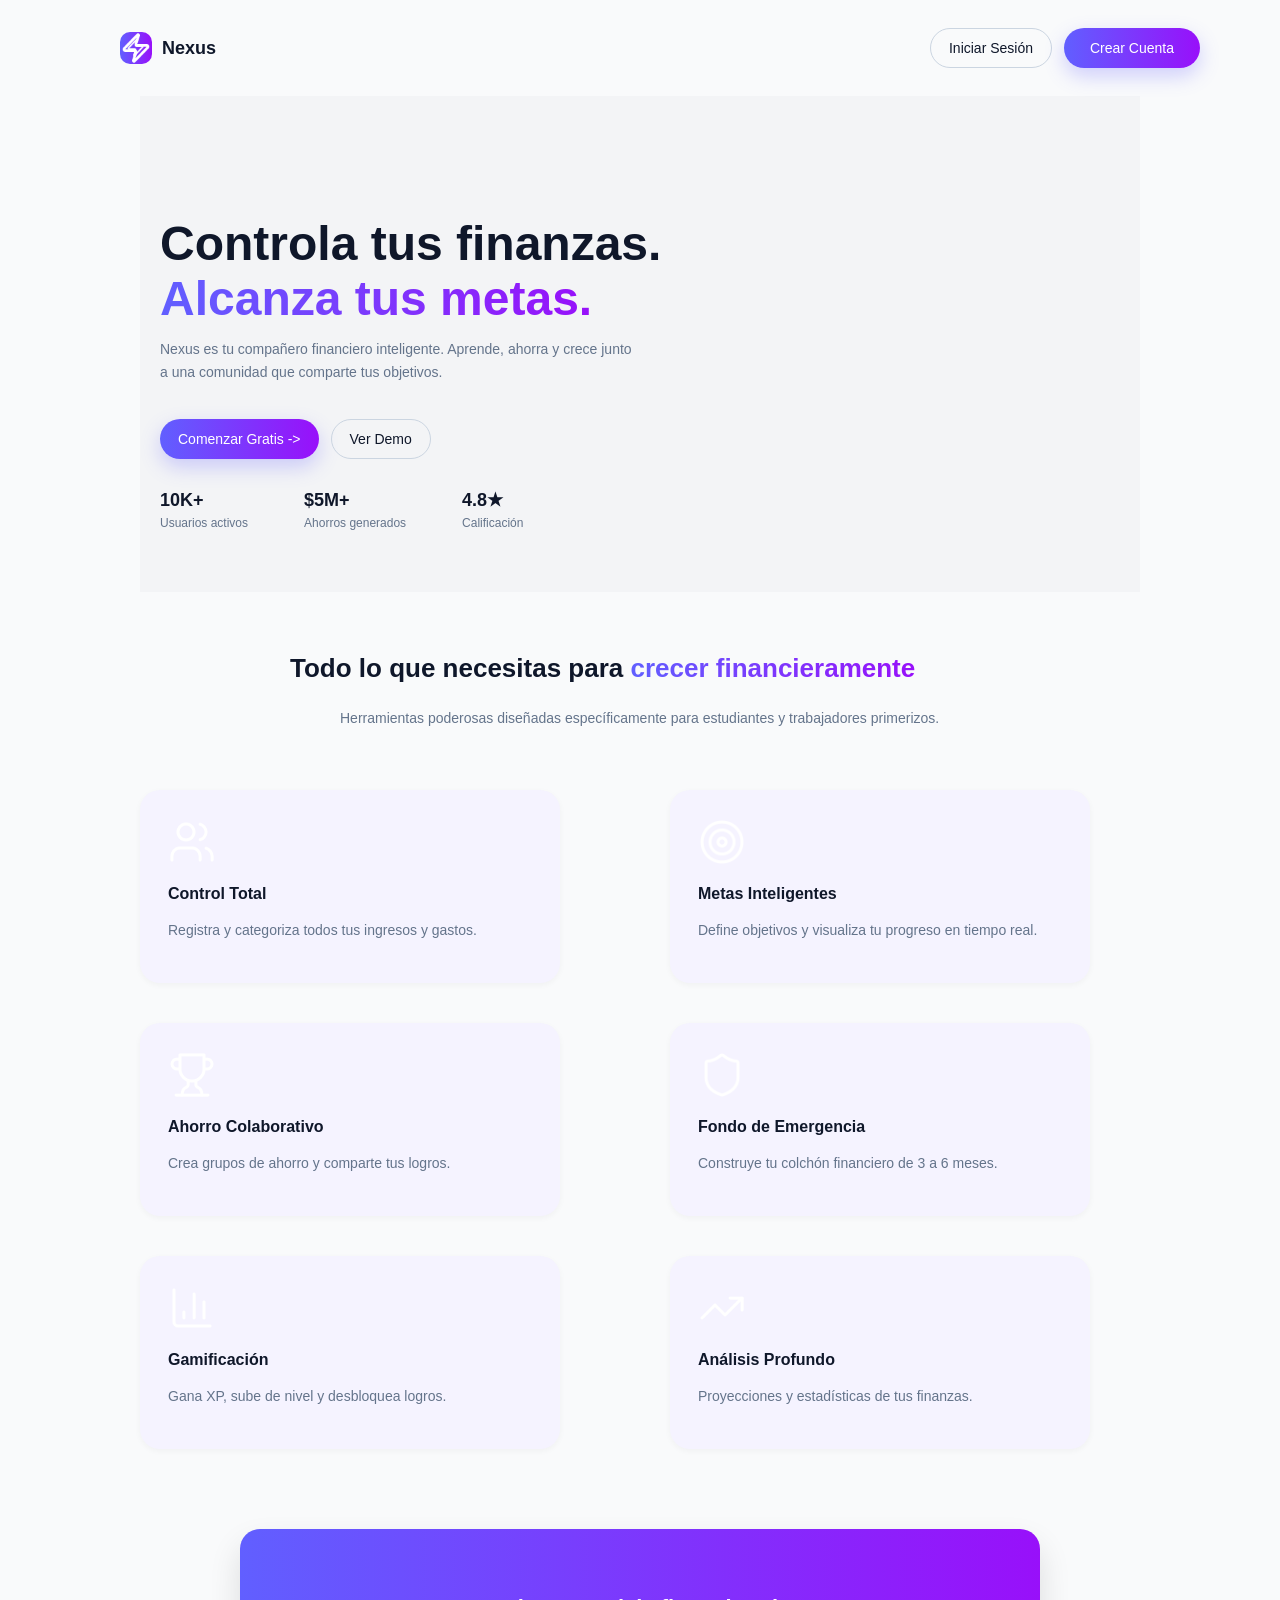
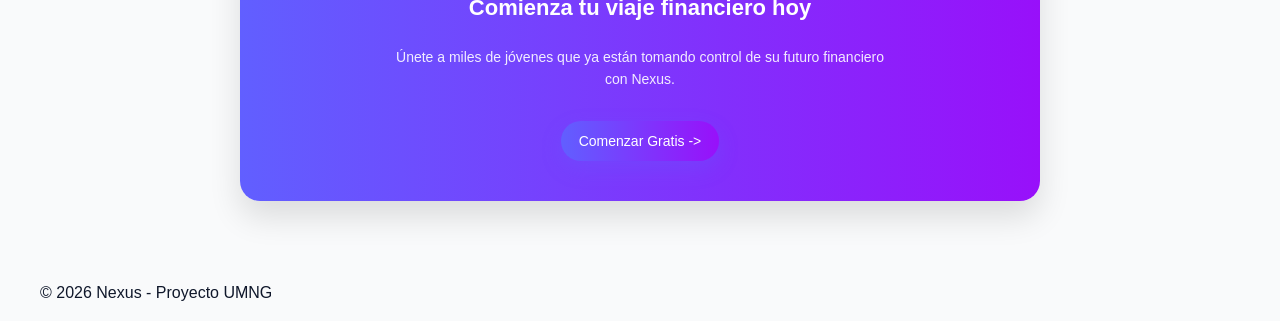
==== commit 126e0cf3: "arregle algunos bugs." ====
--- a/Amigos.html
+++ b/Amigos.html
@@ -221,7 +221,7 @@
         </h2>
 
 
-        <!-- Lista de amigos: se llena dinámicamente desde data.json vía lista_amigos.js -->
+        <!-- Lista de amigos: se llena dinámicamente desde amigos.json vía lista_amigos.js -->
         <ol class="ranking-list" role="list" aria-label="Clasificación semanal de tu círculo">
           <!-- Estado de carga inicial (reemplazado por JS al renderizar) -->
           <li class="ranking-loading-state">
@@ -248,300 +248,13 @@
           Metas Colaborativas
         </h2>
 
-        <!-- Lista de metas colaborativas -->
+        <!-- Lista de metas colaborativas — se llena dinámicamente desde
+             metas.json filtrado por usuario vía metas_social.js -->
         <div class="collab-goals-list" role="list"
              aria-label="Tus metas de ahorro colaborativas activas">
-
-
-          <!-- ════════════════════════════════════════════════
-               META COLABORATIVA #1: Viaje a Cartagena
-          ════════════════════════════════════════════════ -->
-          <article class="collab-goal-card" role="listitem"
-                   aria-label="Meta colaborativa: Viaje a Cartagena, 78% completado">
-
-            <!-- Cabecera de la meta -->
-            <header class="goal-card-header">
-              <div class="goal-card-title-block">
-                <!-- Emoji decorativo de la meta (aria-hidden porque el nombre ya describe) -->
-                <span class="goal-emoji" aria-hidden="true">✈️</span>
-                <h3 class="goal-card-title">Viaje a Cartagena</h3>
-              </div>
-
-              <!-- Metadatos de la meta: participantes y fecha límite -->
-              <div class="goal-card-meta">
-                <!-- Ícono de personas: decorativo -->
-                <svg aria-hidden="true" focusable="false"
-                     width="13" height="13" viewBox="0 0 24 24" fill="none"
-                     stroke="currentColor" stroke-width="2"
-                     stroke-linecap="round" stroke-linejoin="round">
-                  <path d="M17 21v-2a4 4 0 0 0-4-4H5a4 4 0 0 0-4 4v2"/>
-                  <circle cx="9" cy="7" r="4"/>
-                  <path d="M23 21v-2a4 4 0 0 0-3-3.87"/>
-                  <path d="M16 3.13a4 4 0 0 1 0 7.75"/>
-                </svg>
-                <!-- aria-label con información legible para screen readers -->
-                <span aria-label="4 participantes">4 personas</span>
-
-                <!-- Separador decorativo -->
-                <span aria-hidden="true" class="meta-separator">·</span>
-
-                <!-- Ícono de calendario: decorativo -->
-                <svg aria-hidden="true" focusable="false"
-                     width="13" height="13" viewBox="0 0 24 24" fill="none"
-                     stroke="currentColor" stroke-width="2"
-                     stroke-linecap="round" stroke-linejoin="round">
-                  <rect x="3" y="4" width="18" height="18" rx="2" ry="2"/>
-                  <line x1="16" y1="2" x2="16" y2="6"/>
-                  <line x1="8"  y1="2" x2="8"  y2="6"/>
-                  <line x1="3"  y1="10" x2="21" y2="10"/>
-                </svg>
-                <!-- Fecha con elemento <time> para semántica máquina-legible -->
-                <time datetime="2026-07-15" aria-label="Fecha límite: 15 de julio de 2026">
-                  15d
-                </time>
-              </div>
-            </header>
-
-            <!-- Barra de progreso total del grupo -->
-            <div class="goal-progress-block">
-              <div class="goal-progress-header">
-                <span class="goal-progress-label">Progreso</span>
-                <!-- El porcentaje es la única cifra visible (RNF-06) -->
-                <span class="goal-progress-pct" aria-label="78 por ciento completado">78%</span>
-              </div>
-              <!--
-                role="progressbar" con aria-valuenow, aria-valuemin y aria-valuemax
-                permite que los lectores de pantalla anuncien el progreso.
-                WCAG 4.1.2 (Name, Role, Value)
-              -->
-              <div class="goal-progressbar" role="progressbar"
-                   aria-valuenow="78" aria-valuemin="0" aria-valuemax="100"
-                   aria-label="78% del objetivo alcanzado">
-                <div class="goal-progressbar-fill" style="width: 78%"></div>
-              </div>
-            </div>
-
-            <!-- Contribuciones individuales (RNF-06: sin montos reales) -->
-            <div class="goal-contributions">
-              <h4 class="contributions-title">Contribución individual</h4>
-
-              <ul class="contributions-list" role="list"
-                  aria-label="Progreso individual de cada participante">
-
-                <!-- ── TU CONTRIBUCIÓN ── -->
-                <li class="contribution-item">
-                  <svg class="contribution-avatar contribution-avatar--self" aria-hidden="true" focusable="false"
-                       width="28" height="28" viewBox="0 0 24 24" fill="none"
-                       stroke="currentColor" stroke-width="2" stroke-linecap="round" stroke-linejoin="round">
-                    <path d="M20 21v-2a4 4 0 0 0-4-4H8a4 4 0 0 0-4 4v2"/>
-                    <circle cx="12" cy="7" r="4"/>
-                  </svg>
-                  <span class="contribution-name contribution-name--self">Tú</span>
-                  <!-- Barra mini de contribución individual -->
-                  <div class="contribution-bar-wrap" role="presentation">
-                    <div class="contribution-bar" aria-hidden="true">
-                      <div class="contribution-bar-fill contribution-bar-fill--self"
-                           style="width: 28%"></div>
-                    </div>
-                  </div>
-                  <span class="contribution-pct" aria-label="Tu contribución: 28%">28%</span>
-                </li>
-
-                <!-- ── CONTRIBUCIÓN: SOFÍA ── -->
-                <li class="contribution-item">
-                  <svg class="contribution-avatar" aria-hidden="true" focusable="false"
-                       width="28" height="28" viewBox="0 0 24 24" fill="none"
-                       stroke="currentColor" stroke-width="2" stroke-linecap="round" stroke-linejoin="round">
-                    <path d="M20 21v-2a4 4 0 0 0-4-4H8a4 4 0 0 0-4 4v2"/>
-                    <circle cx="12" cy="7" r="4"/>
-                  </svg>
-                  <span class="contribution-name">Sofía</span>
-                  <div class="contribution-bar-wrap" role="presentation">
-                    <div class="contribution-bar" aria-hidden="true">
-                      <div class="contribution-bar-fill" style="width: 22%"></div>
-                    </div>
-                  </div>
-                  <span class="contribution-pct" aria-label="Contribución de Sofía: 22%">22%</span>
-                </li>
-
-                <!-- ── CONTRIBUCIÓN: CARLOS ── -->
-                <li class="contribution-item">
-                  <svg class="contribution-avatar" aria-hidden="true" focusable="false"
-                       width="28" height="28" viewBox="0 0 24 24" fill="none"
-                       stroke="currentColor" stroke-width="2" stroke-linecap="round" stroke-linejoin="round">
-                    <path d="M20 21v-2a4 4 0 0 0-4-4H8a4 4 0 0 0-4 4v2"/>
-                    <circle cx="12" cy="7" r="4"/>
-                  </svg>
-                  <span class="contribution-name">Carlos</span>
-                  <div class="contribution-bar-wrap" role="presentation">
-                    <div class="contribution-bar" aria-hidden="true">
-                      <div class="contribution-bar-fill" style="width: 17%"></div>
-                    </div>
-                  </div>
-                  <span class="contribution-pct" aria-label="Contribución de Carlos: 17%">17%</span>
-                </li>
-
-                <!-- ── CONTRIBUCIÓN: LAURA ── -->
-                <li class="contribution-item">
-                  <svg class="contribution-avatar" aria-hidden="true" focusable="false"
-                       width="28" height="28" viewBox="0 0 24 24" fill="none"
-                       stroke="currentColor" stroke-width="2" stroke-linecap="round" stroke-linejoin="round">
-                    <path d="M20 21v-2a4 4 0 0 0-4-4H8a4 4 0 0 0-4 4v2"/>
-                    <circle cx="12" cy="7" r="4"/>
-                  </svg>
-                  <span class="contribution-name">Laura</span>
-                  <div class="contribution-bar-wrap" role="presentation">
-                    <div class="contribution-bar" aria-hidden="true">
-                      <div class="contribution-bar-fill" style="width: 11%"></div>
-                    </div>
-                  </div>
-                  <span class="contribution-pct" aria-label="Contribución de Laura: 11%">11%</span>
-                </li>
-
-              </ul>
-            </div>
-
-            <footer class="goal-card-footer" role="note"
-                    aria-label="Nota de privacidad financiera">
-              <svg aria-hidden="true" focusable="false"
-                   width="13" height="13" viewBox="0 0 24 24" fill="none"
-                   stroke="currentColor" stroke-width="2"
-                   stroke-linecap="round" stroke-linejoin="round">
-                <rect x="3" y="11" width="18" height="11" rx="2" ry="2"/>
-                <path d="M7 11V7a5 5 0 0 1 10 0v4"/>
-              </svg>
-              Los montos individuales están ocultos
-            </footer>
-
-          </article>
-          <!-- /article.collab-goal-card (Meta 1) -->
-
-
-          <!-- ════════════════════════════════════════════════
-               META COLABORATIVA #2: Fondo de Emergencia Grupal
-          ════════════════════════════════════════════════ -->
-          <article class="collab-goal-card" role="listitem"
-                   aria-label="Meta colaborativa: Fondo de Emergencia Grupal, 45% completado">
-
-            <header class="goal-card-header">
-              <div class="goal-card-title-block">
-                <span class="goal-emoji" aria-hidden="true">🛡️</span>
-                <h3 class="goal-card-title">Fondo de Emergencia Grupal</h3>
-              </div>
-              <div class="goal-card-meta">
-                <svg aria-hidden="true" focusable="false"
-                     width="13" height="13" viewBox="0 0 24 24" fill="none"
-                     stroke="currentColor" stroke-width="2"
-                     stroke-linecap="round" stroke-linejoin="round">
-                  <path d="M17 21v-2a4 4 0 0 0-4-4H5a4 4 0 0 0-4 4v2"/>
-                  <circle cx="9" cy="7" r="4"/>
-                  <path d="M23 21v-2a4 4 0 0 0-3-3.87"/>
-                  <path d="M16 3.13a4 4 0 0 1 0 7.75"/>
-                </svg>
-                <span aria-label="3 participantes">3 personas</span>
-
-                <span aria-hidden="true" class="meta-separator">·</span>
-
-                <svg aria-hidden="true" focusable="false"
-                     width="13" height="13" viewBox="0 0 24 24" fill="none"
-                     stroke="currentColor" stroke-width="2"
-                     stroke-linecap="round" stroke-linejoin="round">
-                  <rect x="3" y="4" width="18" height="18" rx="2" ry="2"/>
-                  <line x1="16" y1="2" x2="16" y2="6"/>
-                  <line x1="8"  y1="2" x2="8"  y2="6"/>
-                  <line x1="3"  y1="10" x2="21" y2="10"/>
-                </svg>
-                <time datetime="2026-12-31" aria-label="Fecha límite: 31 de diciembre de 2026">
-                  90d
-                </time>
-              </div>
-            </header>
-
-            <div class="goal-progress-block">
-              <div class="goal-progress-header">
-                <span class="goal-progress-label">Progreso</span>
-                <span class="goal-progress-pct" aria-label="45 por ciento completado">45%</span>
-              </div>
-              <div class="goal-progressbar" role="progressbar"
-                   aria-valuenow="45" aria-valuemin="0" aria-valuemax="100"
-                   aria-label="45% del objetivo alcanzado">
-                <div class="goal-progressbar-fill" style="width: 45%"></div>
-              </div>
-            </div>
-
-            <div class="goal-contributions">
-              <h4 class="contributions-title">Contribución individual</h4>
-
-              <ul class="contributions-list" role="list"
-                  aria-label="Progreso individual de cada participante">
-
-                <li class="contribution-item">
-                  <svg class="contribution-avatar contribution-avatar--self" aria-hidden="true" focusable="false"
-                       width="28" height="28" viewBox="0 0 24 24" fill="none"
-                       stroke="currentColor" stroke-width="2" stroke-linecap="round" stroke-linejoin="round">
-                    <path d="M20 21v-2a4 4 0 0 0-4-4H8a4 4 0 0 0-4 4v2"/>
-                    <circle cx="12" cy="7" r="4"/>
-                  </svg>
-                  <span class="contribution-name contribution-name--self">Tú</span>
-                  <div class="contribution-bar-wrap" role="presentation">
-                    <div class="contribution-bar" aria-hidden="true">
-                      <div class="contribution-bar-fill contribution-bar-fill--self"
-                           style="width: 20%"></div>
-                    </div>
-                  </div>
-                  <span class="contribution-pct" aria-label="Tu contribución: 20%">20%</span>
-                </li>
-
-                <li class="contribution-item">
-                  <svg class="contribution-avatar" aria-hidden="true" focusable="false"
-                       width="28" height="28" viewBox="0 0 24 24" fill="none"
-                       stroke="currentColor" stroke-width="2" stroke-linecap="round" stroke-linejoin="round">
-                    <path d="M20 21v-2a4 4 0 0 0-4-4H8a4 4 0 0 0-4 4v2"/>
-                    <circle cx="12" cy="7" r="4"/>
-                  </svg>
-                  <span class="contribution-name">Andrés</span>
-                  <div class="contribution-bar-wrap" role="presentation">
-                    <div class="contribution-bar" aria-hidden="true">
-                      <div class="contribution-bar-fill" style="width: 15%"></div>
-                    </div>
-                  </div>
-                  <span class="contribution-pct" aria-label="Contribución de Andrés: 15%">15%</span>
-                </li>
-
-                <li class="contribution-item">
-                  <svg class="contribution-avatar" aria-hidden="true" focusable="false"
-                       width="28" height="28" viewBox="0 0 24 24" fill="none"
-                       stroke="currentColor" stroke-width="2" stroke-linecap="round" stroke-linejoin="round">
-                    <path d="M20 21v-2a4 4 0 0 0-4-4H8a4 4 0 0 0-4 4v2"/>
-                    <circle cx="12" cy="7" r="4"/>
-                  </svg>
-                  <span class="contribution-name">Valentina</span>
-                  <div class="contribution-bar-wrap" role="presentation">
-                    <div class="contribution-bar" aria-hidden="true">
-                      <div class="contribution-bar-fill" style="width: 10%"></div>
-                    </div>
-                  </div>
-                  <span class="contribution-pct" aria-label="Contribución de Valentina: 10%">10%</span>
-                </li>
-
-              </ul>
-            </div>
-
-            <footer class="goal-card-footer" role="note"
-                    aria-label="Nota de privacidad financiera">
-              <svg aria-hidden="true" focusable="false"
-                   width="13" height="13" viewBox="0 0 24 24" fill="none"
-                   stroke="currentColor" stroke-width="2"
-                   stroke-linecap="round" stroke-linejoin="round">
-                <rect x="3" y="11" width="18" height="11" rx="2" ry="2"/>
-                <path d="M7 11V7a5 5 0 0 1 10 0v4"/>
-              </svg>
-              Los montos individuales están ocultos
-            </footer>
-
-          </article>
-          <!-- /article.collab-goal-card (Meta 2) -->
-
+          <p class="collab-goals-loading" style="text-align: center; color: #94a3b8; padding: 2rem;">
+            Cargando metas...
+          </p>
         </div>
         <!-- /div.collab-goals-list -->
 
@@ -923,17 +636,19 @@
   <!-- ============================================
        MÓDULOS JAVASCRIPT - ORDEN IMPORTANTE
        ============================================
-       1. auth.js          - Autenticación compartida
-       2. amigo.js         - Generación de HTML para cada amigo del ranking
-       3. lista_amigos.js  - Carga, ordena y renderiza el ranking completo
-       4. social.js        - Coordinador: modal de agregar amigo y eventos
-       5. navigation.js    - Navegación y cambio de moneda
+       1. datos.js         - Punto central de carga de JSONs + sesión
+       2. amigo.js         - Genera HTML de cada amigo del ranking
+       3. lista_amigos.js  - Carga, ordena y renderiza el ranking
+       4. metas_social.js  - Renderiza metas colaborativas del usuario
+       5. social.js        - Coordinador: modal de agregar amigo y eventos
+       6. navigation.js    - Cambio de moneda y logout
   -->
-  <script defer src="js/auth.js"></script>
+  <script defer src="js/datos.js"></script>
   <script defer src="js/amigo.js"></script>
   <script defer src="js/lista_amigos.js"></script>
+  <script defer src="js/metas_social.js"></script>
   <script defer src="js/social.js"></script>
-  <script src="js/navigation.js"></script>
+  <script defer src="js/navigation.js"></script>
 
 </body>
 
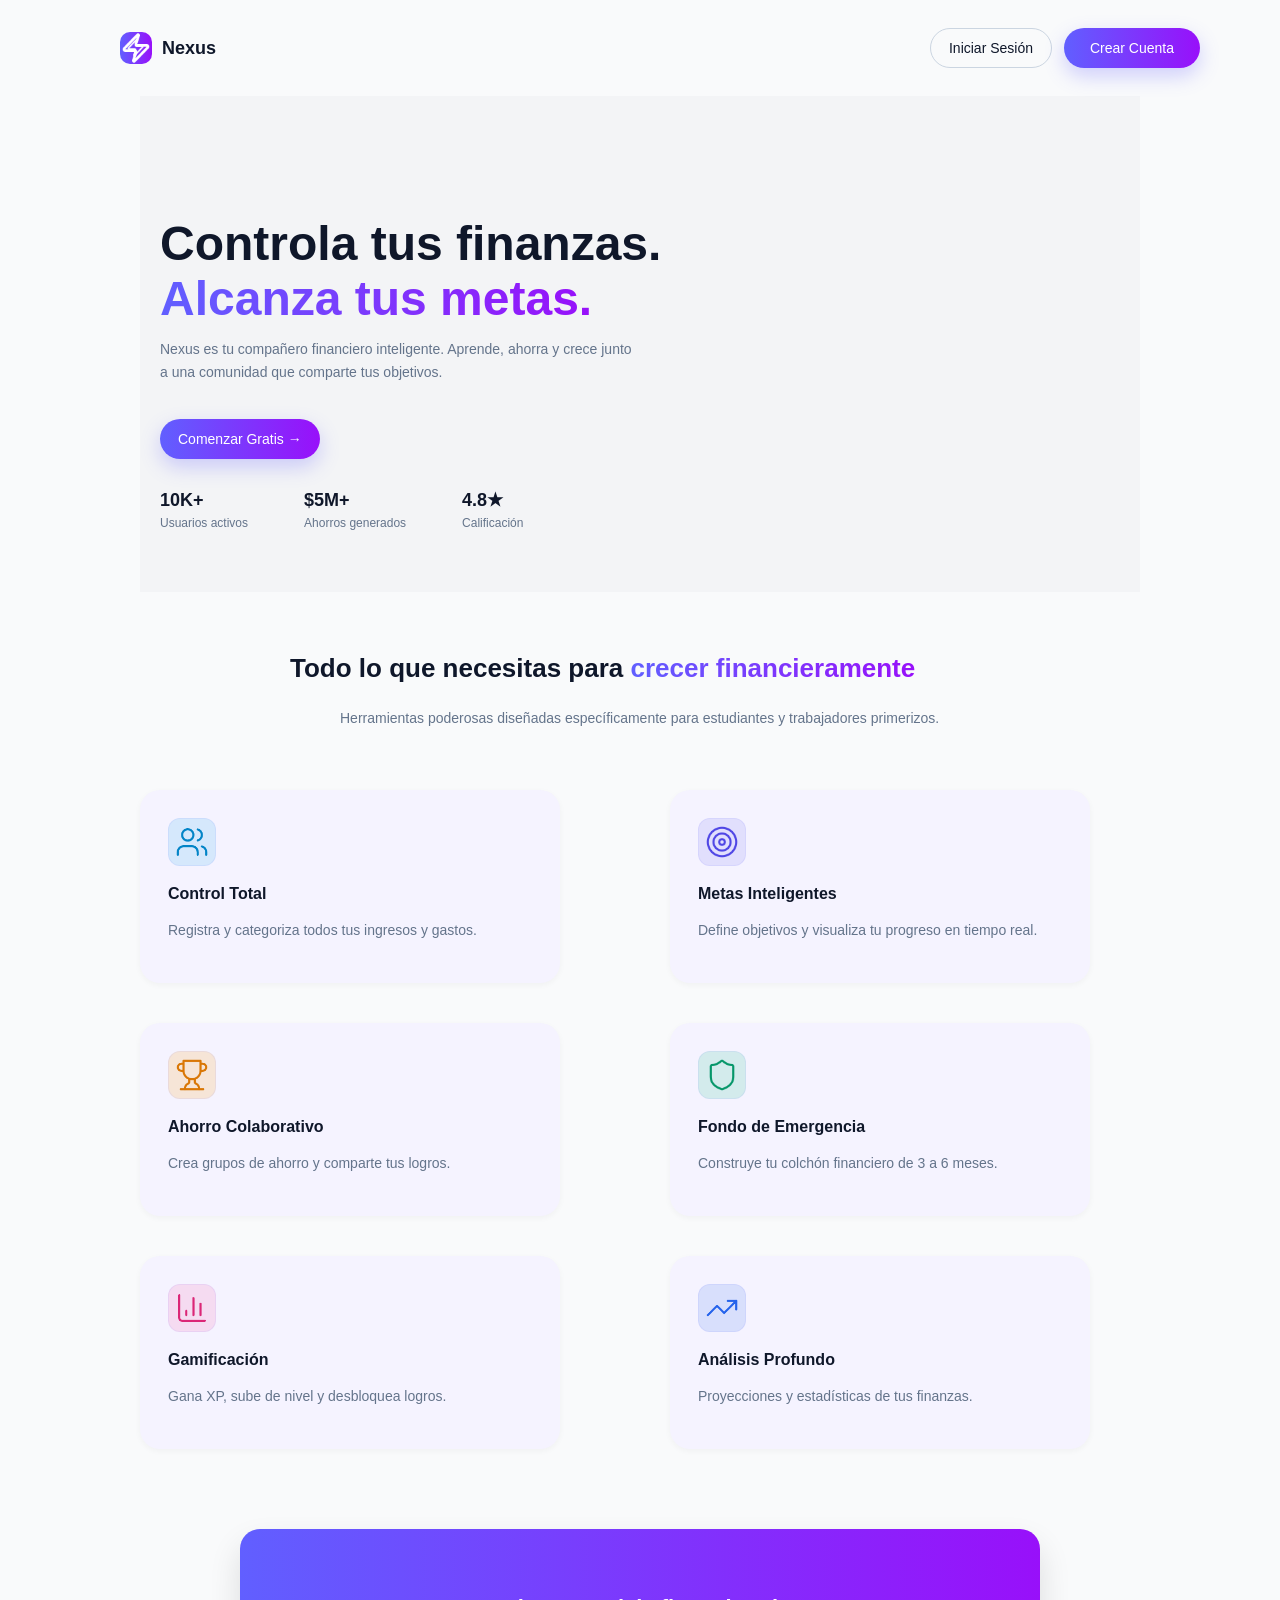
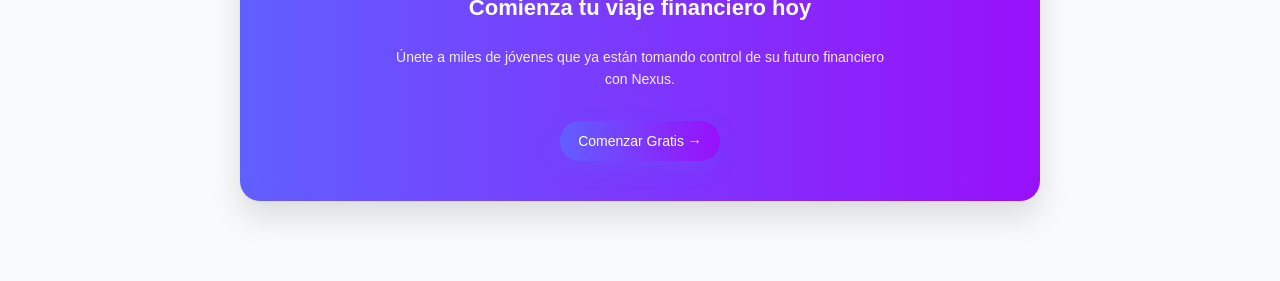
==== commit 642938dc: "se hacen ajustes" ====
--- a/Amigos.html
+++ b/Amigos.html
@@ -36,6 +36,7 @@
   <link rel="stylesheet" href="css/layout.css">
   <link rel="stylesheet" href="css/components.css">
   <link rel="stylesheet" href="css/social.css">
+  <link rel="stylesheet" href="css/responsive.css">
 </head>
 
 <body class="dashboard-page">
@@ -652,4 +653,4 @@
 
 </body>
 
-</html>+</html>
--- a/css/components.css
+++ b/css/components.css
@@ -252,6 +252,8 @@
 
 /* Iconos */
 .card-icon {
+  --icon-bg: rgba(97, 95, 255, 0.12);
+  --icon-color: var(--color-primary);
   width: 48px;
   height: 48px;
   margin-bottom: 14px;
@@ -259,30 +261,53 @@
   align-items: center;
   justify-content: center;
   border-radius: 12px;
+  background: var(--icon-bg);
+  box-shadow: inset 0 0 0 1px rgba(97, 95, 255, 0.08);
+}
+
+.card-icon::before {
+  content: "";
+  width: 34px;
+  height: 34px;
+  background: var(--icon-color);
+  -webkit-mask: var(--icon-image) center / contain no-repeat;
+  mask: var(--icon-image) center / contain no-repeat;
 }
 
 .feature-card:nth-child(1) .card-icon {
-  background: url("../assets/icons/Personas.png") center/contain no-repeat;
+  --icon-image: url("../assets/icons/Personas.png");
+  --icon-bg: rgba(14, 165, 233, 0.14);
+  --icon-color: #0284C7;
 }
 
 .feature-card:nth-child(2) .card-icon {
-  background: url("../assets/icons/Circulo.png") center/contain no-repeat;
+  --icon-image: url("../assets/icons/Circulo.png");
+  --icon-bg: rgba(99, 102, 241, 0.14);
+  --icon-color: #4F46E5;
 }
 
 .feature-card:nth-child(3) .card-icon {
-  background: url("../assets/icons/Corona.png") center/contain no-repeat;
+  --icon-image: url("../assets/icons/Corona.png");
+  --icon-bg: rgba(245, 158, 11, 0.16);
+  --icon-color: #D97706;
 }
 
 .feature-card:nth-child(4) .card-icon {
-  background: url("../assets/icons/Escudo.png") center/contain no-repeat;
+  --icon-image: url("../assets/icons/Escudo.png");
+  --icon-bg: rgba(16, 185, 129, 0.15);
+  --icon-color: #059669;
 }
 
 .feature-card:nth-child(5) .card-icon {
-  background: url("../assets/icons/Estadisticas.png") center/contain no-repeat;
+  --icon-image: url("../assets/icons/Estadisticas.png");
+  --icon-bg: rgba(236, 72, 153, 0.14);
+  --icon-color: #DB2777;
 }
 
 .feature-card:nth-child(6) .card-icon {
-  background: url("../assets/icons/Flecha.png") center/contain no-repeat;
+  --icon-image: url("../assets/icons/Flecha.png");
+  --icon-bg: rgba(37, 99, 235, 0.14);
+  --icon-color: #2563EB;
 }
 
 /* Textos de cards */
@@ -366,4 +391,4 @@
   display: flex;
   align-items: center;
   gap: 0.5rem;
-}+}
--- a/css/responsive.css
+++ b/css/responsive.css
@@ -0,0 +1,475 @@
+/* ============================================================
+   Responsive layer
+   Cargada al final para unificar mobile en home y vistas internas.
+   ============================================================ */
+
+html,
+body {
+  max-width: 100%;
+  overflow-x: hidden;
+}
+
+img,
+svg,
+canvas,
+video {
+  max-width: 100%;
+}
+
+.dashboard-page * {
+  min-width: 0;
+}
+
+/* Home / login */
+@media (max-width: 900px) {
+  .app,
+  .intro-text-section,
+  .features-section,
+  .final-cta-section {
+    width: 100%;
+    max-width: none;
+  }
+
+  header {
+    padding: 14px 18px;
+    gap: 14px;
+    flex-wrap: wrap;
+  }
+
+  .logo {
+    margin: 0;
+  }
+
+  .nav-list {
+    gap: 8px;
+  }
+
+  .nav-list .btn {
+    min-width: auto;
+    height: 38px;
+    padding: 0 14px;
+  }
+
+  .hero-section {
+    padding: 56px 18px 44px;
+  }
+
+  .hero-main-title {
+    font-size: 38px;
+    line-height: 1.15;
+  }
+
+  .hero-subtitle {
+    font-size: 15px;
+    max-width: 560px;
+  }
+
+  .hero-stats-bar {
+    gap: 22px;
+    flex-wrap: wrap;
+  }
+
+  .features-grid {
+    grid-template-columns: 1fr;
+    gap: 20px;
+    margin: 36px 18px 0;
+  }
+
+  .feature-card {
+    max-width: none;
+  }
+
+  .intro-title,
+  .intro-desc {
+    margin-left: 18px;
+    margin-right: 18px;
+  }
+
+  .gradient-banner {
+    margin: 56px 18px;
+    padding: 32px 22px;
+  }
+}
+
+@media (max-width: 560px) {
+  header {
+    align-items: flex-start;
+  }
+
+  .nav {
+    width: 100%;
+  }
+
+  .nav-list {
+    width: 100%;
+    justify-content: stretch;
+  }
+
+  .nav-list li {
+    flex: 1;
+  }
+
+  .nav-list .btn {
+    width: 100%;
+  }
+
+  .hero-section {
+    padding: 42px 16px 34px;
+  }
+
+  .hero-main-title {
+    font-size: 32px;
+  }
+
+  .hero-buttons {
+    align-items: stretch;
+  }
+
+  .hero-buttons .btn {
+    width: 100%;
+  }
+
+  .hero-stats-bar {
+    display: grid;
+    grid-template-columns: 1fr;
+    gap: 12px;
+  }
+
+  .features-grid {
+    margin-left: 16px;
+    margin-right: 16px;
+  }
+
+  .card-style {
+    padding: 22px;
+    border-radius: 16px;
+  }
+
+  .modal-content {
+    width: calc(100% - 24px);
+    margin: 12px;
+    max-height: calc(100vh - 24px);
+    overflow-y: auto;
+  }
+}
+
+/* Dashboard shell shared by Dashboard, Transacciones, Metas y Analisis */
+@media (max-width: 820px) {
+  body.dashboard-page .dashboard-layout,
+  body.dashboard-page .app-shell {
+    flex-direction: column !important;
+    min-height: 100vh;
+  }
+
+  body.dashboard-page .sidebar {
+    position: sticky;
+    top: 0;
+    z-index: 50;
+    width: 100% !important;
+    min-width: 0 !important;
+    min-height: auto !important;
+    border-right: none !important;
+    border-bottom: 1px solid #e5e7eb !important;
+    padding: 12px 14px !important;
+    gap: 10px !important;
+    box-shadow: 0 8px 24px rgba(15, 23, 42, 0.05);
+  }
+
+  body.dashboard-page .sidebar-brand,
+  body.dashboard-page .sidebar-logo {
+    justify-content: flex-start !important;
+    margin: 0 0 10px !important;
+  }
+
+  body.dashboard-page .sidebar-brand-name,
+  body.dashboard-page .sidebar-logo-name {
+    display: inline !important;
+  }
+
+  body.dashboard-page .sidebar-nav {
+    flex: 0 0 auto !important;
+    width: 100%;
+    overflow-x: auto;
+    padding-bottom: 2px;
+    -webkit-overflow-scrolling: touch;
+  }
+
+  body.dashboard-page .sidebar-nav-list {
+    display: flex !important;
+    gap: 8px;
+    width: max-content;
+    min-width: 100%;
+  }
+
+  body.dashboard-page .sidebar-nav-list > li {
+    flex: 0 0 auto;
+    margin: 0 !important;
+  }
+
+  body.dashboard-page .sidebar-nav-link,
+  body.dashboard-page .sidebar-nav-list a.sidebar-nav-item {
+    min-height: 40px;
+    padding: 9px 12px !important;
+    gap: 8px !important;
+    font-size: 13px !important;
+    line-height: 1.2;
+    white-space: nowrap;
+  }
+
+  body.dashboard-page .sidebar-nav-icon,
+  body.dashboard-page .nav-icon {
+    width: 18px;
+    height: 18px;
+  }
+
+  body.dashboard-page .sidebar-footer {
+    display: grid !important;
+    grid-template-columns: repeat(2, minmax(0, 1fr));
+    gap: 8px !important;
+    margin-top: 10px !important;
+  }
+
+  body.dashboard-page .sidebar-divider {
+    display: none;
+  }
+
+  body.dashboard-page .sidebar-currency,
+  body.dashboard-page .sidebar-currency-btn,
+  body.dashboard-page .sidebar-logout-btn {
+    min-height: 42px;
+    margin: 0 !important;
+    padding: 8px 10px !important;
+    justify-content: center;
+    font-size: 12px !important;
+  }
+
+  body.dashboard-page .sidebar-currency-info,
+  body.dashboard-page .sidebar-currency-label {
+    min-width: 0;
+  }
+
+  body.dashboard-page .dashboard-main,
+  body.dashboard-page .main-area {
+    width: 100%;
+    max-width: none;
+    padding: 20px 16px 34px !important;
+  }
+
+  body.dashboard-page .dashboard-header,
+  body.dashboard-page .page-header {
+    margin-bottom: 18px;
+  }
+
+  body.dashboard-page .dashboard-header {
+    flex-direction: column;
+    gap: 14px;
+  }
+
+  body.dashboard-page .dashboard-title,
+  body.dashboard-page .page-title {
+    font-size: 26px !important;
+    line-height: 1.18;
+  }
+
+  body.dashboard-page .dashboard-subtitle,
+  body.dashboard-page .page-subtitle {
+    font-size: 14px;
+    line-height: 1.45;
+  }
+
+  body.dashboard-page .dashboard-row,
+  body.dashboard-page .dashboard-row--top,
+  body.dashboard-page .dashboard-row--bottom,
+  body.dashboard-page .main-content,
+  body.dashboard-page .metrics-grid {
+    grid-template-columns: 1fr !important;
+  }
+
+  body.dashboard-page .dashboard-content,
+  body.dashboard-page .dashboard-row {
+    gap: 16px;
+  }
+
+  body.dashboard-page .balance-card,
+  body.dashboard-page .gamification-card,
+  body.dashboard-page .emergency-card,
+  body.dashboard-page .metrics-card,
+  body.dashboard-page .metric-card,
+  body.dashboard-page .financial-health-section,
+  body.dashboard-page .projections-section,
+  body.dashboard-page .spending-limit-item,
+  body.dashboard-page .transaction-item,
+  body.dashboard-page .meta-card,
+  body.dashboard-page .ranking-section,
+  body.dashboard-page .collab-goals-section,
+  body.dashboard-page .collab-goal-card {
+    border-radius: 16px;
+  }
+
+  body.dashboard-page .balance-card,
+  body.dashboard-page .gamification-card,
+  body.dashboard-page .emergency-card,
+  body.dashboard-page .metrics-card {
+    min-height: auto;
+  }
+
+  body.dashboard-page .balance-stats,
+  body.dashboard-page .emergency-totals,
+  body.dashboard-page .metrics-item--highlight,
+  body.dashboard-page .health-item,
+  body.dashboard-page .projection-item-header,
+  body.dashboard-page .limit-item-header,
+  body.dashboard-page .meta-montos,
+  body.dashboard-page .goal-card-header {
+    flex-wrap: wrap;
+  }
+
+  body.dashboard-page .transaction-item {
+    flex-direction: column;
+    align-items: stretch !important;
+  }
+
+  body.dashboard-page .transaction-amount {
+    align-self: flex-start !important;
+    white-space: normal;
+  }
+
+  body.dashboard-page .modal-content {
+    width: calc(100% - 24px) !important;
+    max-height: calc(100vh - 24px);
+    overflow-y: auto;
+    padding: 20px !important;
+  }
+}
+
+@media (max-width: 560px) {
+  body.dashboard-page .sidebar {
+    padding: 10px 12px !important;
+  }
+
+  body.dashboard-page .sidebar-brand,
+  body.dashboard-page .sidebar-logo {
+    margin-bottom: 8px !important;
+  }
+
+  body.dashboard-page .sidebar-nav-link,
+  body.dashboard-page .sidebar-nav-list a.sidebar-nav-item {
+    font-size: 12px !important;
+    padding: 8px 10px !important;
+  }
+
+  body.dashboard-page .sidebar-footer {
+    grid-template-columns: 1fr;
+  }
+
+  body.dashboard-page .dashboard-main,
+  body.dashboard-page .main-area {
+    padding: 18px 12px 30px !important;
+  }
+
+  body.dashboard-page .dashboard-header-user {
+    width: 100%;
+  }
+
+  body.dashboard-page .balance-card,
+  body.dashboard-page .gamification-card,
+  body.dashboard-page .emergency-card,
+  body.dashboard-page .metrics-card,
+  body.dashboard-page .metric-card,
+  body.dashboard-page .financial-health-section,
+  body.dashboard-page .projections-section,
+  body.dashboard-page .spending-limit-item,
+  body.dashboard-page .transaction-item,
+  body.dashboard-page .meta-card,
+  body.dashboard-page .ranking-section,
+  body.dashboard-page .collab-goals-section,
+  body.dashboard-page .collab-goal-card {
+    padding: 16px;
+  }
+
+  body.dashboard-page .balance-card-amount {
+    font-size: 20px;
+    line-height: 1.2;
+    word-break: break-word;
+  }
+
+  body.dashboard-page .balance-stats,
+  body.dashboard-page .emergency-totals,
+  body.dashboard-page .metrics-item--highlight,
+  body.dashboard-page .health-item,
+  body.dashboard-page .projection-item-header,
+  body.dashboard-page .limit-stats,
+  body.dashboard-page .meta-montos,
+  body.dashboard-page .goal-progress-header,
+  body.dashboard-page .goal-card-footer {
+    flex-direction: column !important;
+    align-items: flex-start !important;
+    gap: 8px;
+  }
+
+  body.dashboard-page .metric-value {
+    font-size: 28px;
+  }
+
+  body.dashboard-page .meta-card-header {
+    grid-template-columns: 32px 1fr;
+  }
+
+  body.dashboard-page .meta-card-acciones {
+    grid-column: 1 / -1;
+    justify-content: flex-start;
+  }
+
+  body.dashboard-page .meta-contribucion-item,
+  body.dashboard-page .contribution-item {
+    grid-template-columns: 28px 1fr auto !important;
+  }
+
+  body.dashboard-page .meta-contribucion-barra-wrapper,
+  body.dashboard-page .contribution-bar-wrap {
+    grid-column: 2 / -1;
+  }
+
+  body.dashboard-page .ranking-card {
+    grid-template-columns: 30px 36px 1fr !important;
+    gap: 10px;
+  }
+
+  body.dashboard-page .ranking-score-block {
+    grid-column: 1 / -1 !important;
+    justify-content: flex-start !important;
+    padding-left: 0 !important;
+    text-align: left;
+  }
+
+  body.dashboard-page .goal-card-title-block {
+    align-items: flex-start;
+  }
+
+  body.dashboard-page .modal-tipo-opciones,
+  body.dashboard-page .form-toggle-group,
+  body.dashboard-page .form-actions,
+  body.dashboard-page .modal-actions {
+    flex-direction: column !important;
+  }
+
+  body.dashboard-page .btn,
+  body.dashboard-page .btn-cancel,
+  body.dashboard-page .btn-submit,
+  body.dashboard-page .btn-modal-cancel,
+  body.dashboard-page .btn-modal-confirm {
+    width: 100%;
+  }
+
+  .toast-container {
+    left: 12px;
+    right: 12px;
+    bottom: 12px;
+  }
+
+  .toast {
+    min-width: 0;
+    max-width: none;
+    width: 100%;
+  }
+}
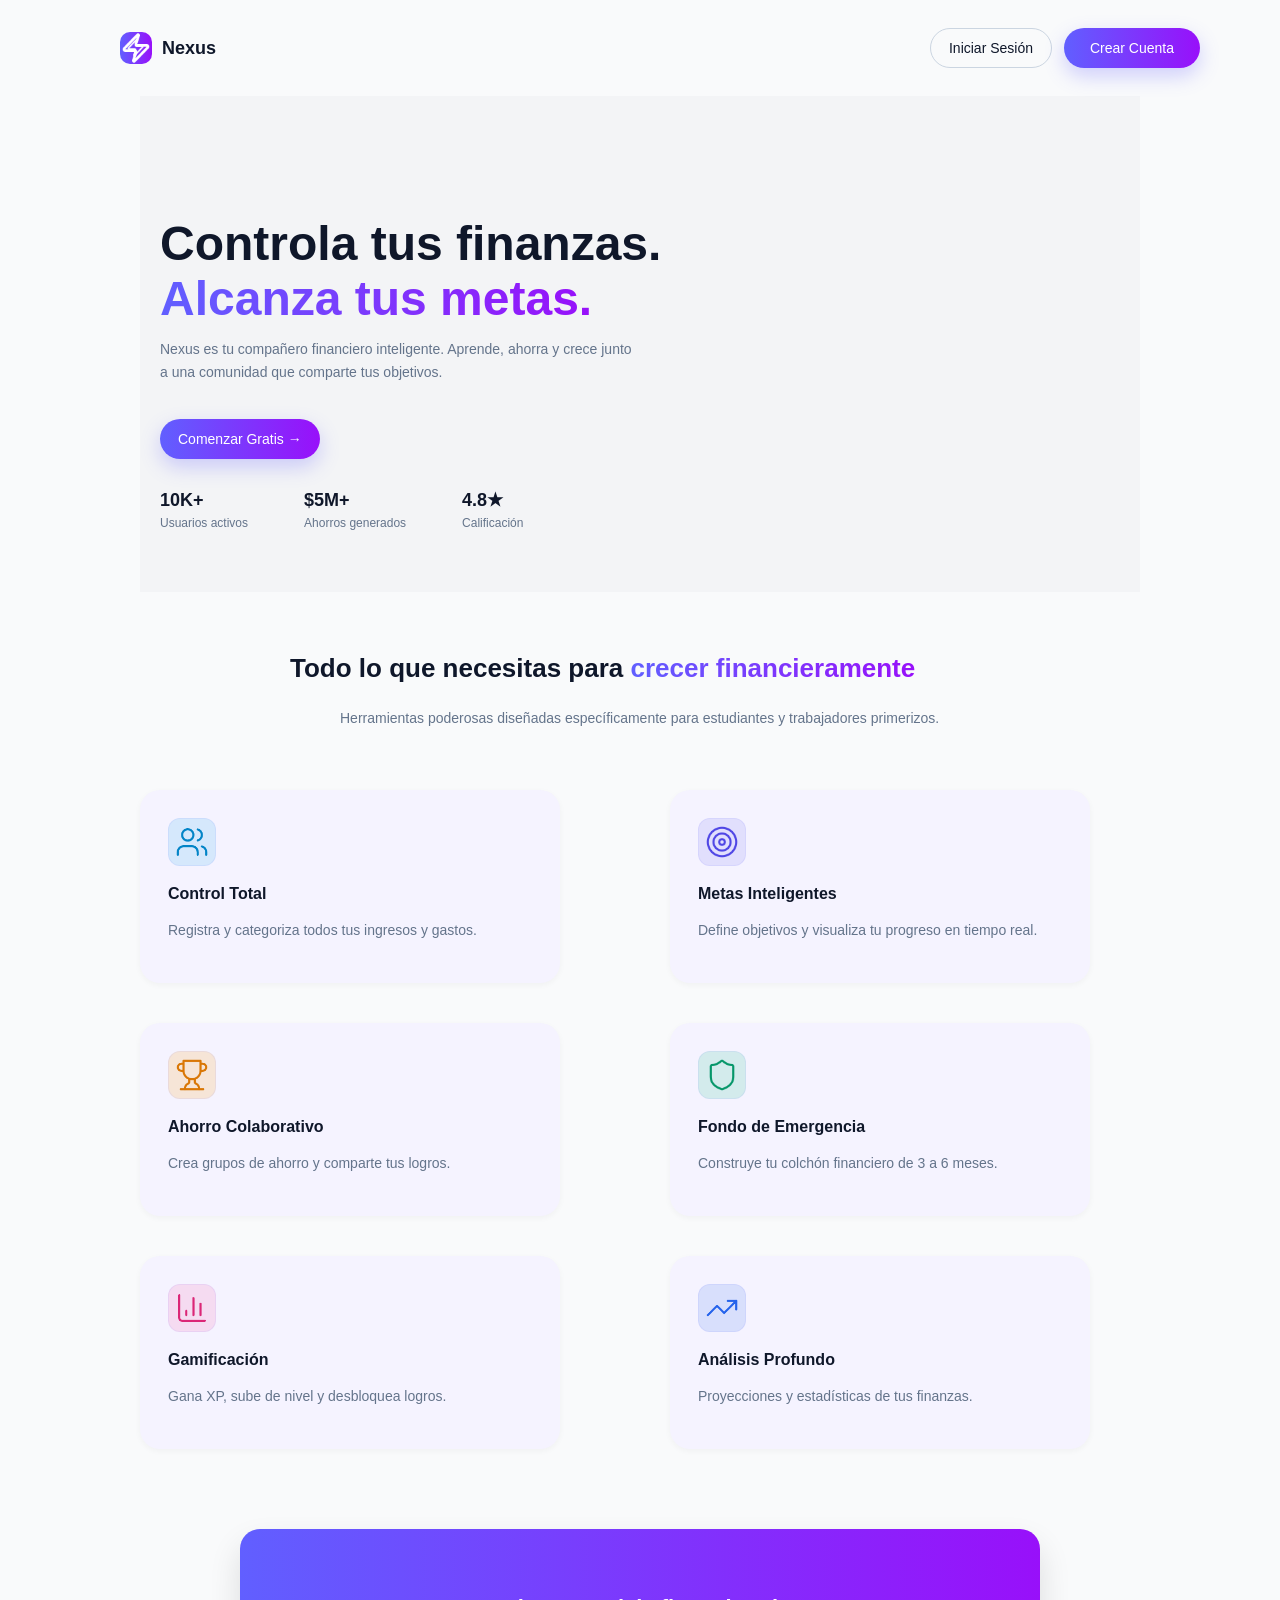
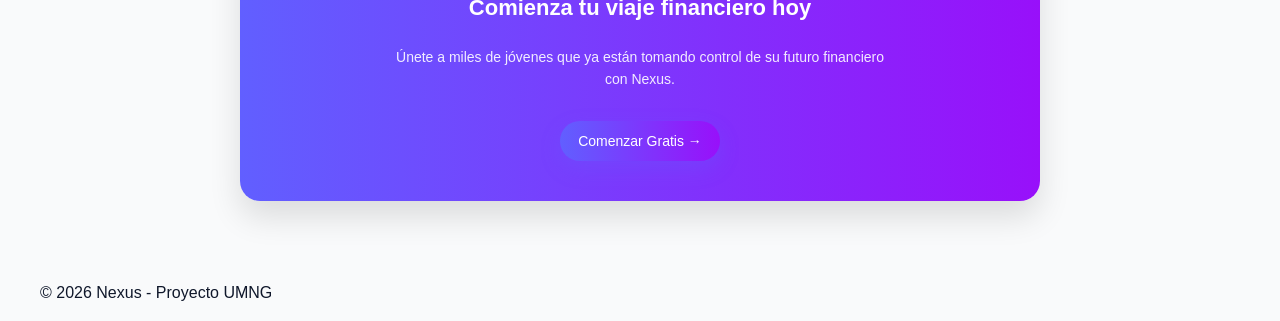
==== commit d4d0ae66: "Fix: conexion backend exitosa y correccion de errores" ====
--- a/Amigos.html
+++ b/Amigos.html
@@ -644,7 +644,12 @@
        5. social.js        - Coordinador: modal de agregar amigo y eventos
        6. navigation.js    - Cambio de moneda y logout
   -->
-  <script defer src="js/datos.js"></script>
+  <!-- ★ CAPA DE CONFIGURACIÓN E INTEGRACIÓN API ★ -->
+  <script src="js/config.js"></script>
+  <script src="js/api-client.js"></script>
+  <script src="js/datos-api.js"></script>
+  
+  <!-- SCRIPTS DE NEGOCIO -->
   <script defer src="js/amigo.js"></script>
   <script defer src="js/lista_amigos.js"></script>
   <script defer src="js/metas_social.js"></script>
--- a/css/social.css
+++ b/css/social.css
@@ -145,12 +145,12 @@
 }
 
 .sidebar-nav-item--active {
-  background-color: #f3e8ff;
-  color: #a855f7;
+  background-color: #eaf4ff;
+  color: #60a5fa;
 }
 
 .sidebar-nav-item--active .nav-icon {
-  color: #a855f7;
+  color: #60a5fa;
 }
 
 .nav-icon {
@@ -308,7 +308,7 @@
 /*TARJETA DE RANKING*/
 .ranking-card {
   display: grid;
-  grid-template-columns: 36px 36px 1fr auto;
+  grid-template-columns: 36px 36px minmax(0, 1fr) auto 36px;
   align-items: center;
   gap: 14px;
   padding: 16px;
@@ -430,6 +430,26 @@
 .ranking-pts-label {
   font-size: 13px;
   color: var(--text-secondary);
+}
+
+.btn-amigo-eliminar {
+  width: 36px;
+  height: 36px;
+  display: inline-flex;
+  align-items: center;
+  justify-content: center;
+  border: 1px solid #fee2e2;
+  border-radius: 12px;
+  background-color: #ffffff;
+  color: #dc2626;
+  cursor: pointer;
+  transition: background-color 0.18s ease, border-color 0.18s ease, transform 0.18s ease;
+}
+
+.btn-amigo-eliminar:hover {
+  background-color: #fef2f2;
+  border-color: #fecaca;
+  transform: translateY(-1px);
 }
 
 
@@ -829,7 +849,8 @@
 .modal-close:focus,
 .sidebar-nav-item:focus,
 .sidebar-currency-btn:focus,
-.sidebar-logout-btn:focus {
+.sidebar-logout-btn:focus,
+.btn-amigo-eliminar:focus {
   outline: 2px solid #111827;
   outline-offset: 3px;
 }
@@ -842,7 +863,7 @@
   }
 
   .ranking-card {
-    grid-template-columns: 32px 36px 1fr;
+    grid-template-columns: 32px 36px minmax(0, 1fr) 36px;
     gap: 12px;
   }
 
@@ -850,6 +871,12 @@
     grid-column: 2 / 4;
     justify-content: flex-start;
     margin-top: 4px;
+  }
+
+  .btn-amigo-eliminar {
+    grid-column: 4;
+    grid-row: 1;
+    justify-self: end;
   }
 
   .goal-card-header {
@@ -918,7 +945,7 @@
   }
 
   .ranking-card {
-    grid-template-columns: 28px 36px 1fr;
+    grid-template-columns: 28px 36px minmax(0, 1fr) 36px;
     padding: 14px;
   }
 
@@ -932,6 +959,11 @@
     grid-column: 1 / -1;
     justify-content: flex-start;
     padding-left: 42px;
+  }
+
+  .btn-amigo-eliminar {
+    width: 34px;
+    height: 34px;
   }
 
   .contribution-item {
--- a/css/responsive.css
+++ b/css/responsive.css
@@ -131,8 +131,9 @@
 
   .hero-stats-bar {
     display: grid;
-    grid-template-columns: 1fr;
+    grid-template-columns: repeat(3, minmax(0, 1fr));
     gap: 12px;
+    align-items: start;
   }
 
   .features-grid {
@@ -472,4 +473,123 @@
     max-width: none;
     width: 100%;
   }
-}
+
+  body.dashboard-page .transaction-toast {
+    left: 12px;
+    right: 12px;
+    bottom: 12px;
+    max-width: none;
+  }
+}
+
+@media (max-width: 820px) {
+  body.dashboard-page .sidebar-menu-toggle {
+    width: 42px;
+    height: 42px;
+    border: 1px solid #e5e7eb;
+    border-radius: 10px;
+    background: #ffffff;
+    color: #111827;
+    display: inline-flex;
+    align-items: center;
+    justify-content: center;
+    flex-direction: column;
+    gap: 5px;
+    padding: 0;
+    box-shadow: 0 6px 14px rgba(15, 23, 42, 0.06);
+  }
+
+  body.dashboard-page .sidebar-menu-toggle span {
+    width: 18px;
+    height: 2px;
+    border-radius: 999px;
+    background: currentColor;
+    transition: transform 0.2s ease, opacity 0.2s ease;
+  }
+
+  body.dashboard-page .sidebar-menu-toggle[aria-expanded="true"] span:nth-child(1) {
+    transform: translateY(7px) rotate(45deg);
+  }
+
+  body.dashboard-page .sidebar-menu-toggle[aria-expanded="true"] span:nth-child(2) {
+    opacity: 0;
+  }
+
+  body.dashboard-page .sidebar-menu-toggle[aria-expanded="true"] span:nth-child(3) {
+    transform: translateY(-7px) rotate(-45deg);
+  }
+
+  body.dashboard-page .sidebar.sidebar-has-toggle {
+    display: grid !important;
+    grid-template-columns: minmax(0, 1fr) auto;
+    align-items: center;
+    row-gap: 0 !important;
+  }
+
+  body.dashboard-page .sidebar.sidebar-has-toggle .sidebar-logo,
+  body.dashboard-page .sidebar.sidebar-has-toggle .sidebar-brand {
+    grid-column: 1;
+    min-height: 42px;
+  }
+
+  body.dashboard-page .sidebar.sidebar-has-toggle .sidebar-menu-toggle {
+    grid-column: 2;
+    justify-self: end;
+  }
+
+  body.dashboard-page .sidebar.sidebar-has-toggle .sidebar-nav,
+  body.dashboard-page .sidebar.sidebar-has-toggle > .sidebar-nav-list,
+  body.dashboard-page .sidebar.sidebar-has-toggle .sidebar-footer {
+    grid-column: 1 / -1;
+    width: 100%;
+  }
+
+  body.dashboard-page .sidebar.sidebar-has-toggle:not(.sidebar-menu-open) .sidebar-nav,
+  body.dashboard-page .sidebar.sidebar-has-toggle:not(.sidebar-menu-open) > .sidebar-nav-list,
+  body.dashboard-page .sidebar.sidebar-has-toggle:not(.sidebar-menu-open) .sidebar-footer {
+    display: none !important;
+  }
+
+  body.dashboard-page .sidebar.sidebar-has-toggle.sidebar-menu-open .sidebar-nav {
+    display: block !important;
+    margin-top: 10px;
+    overflow: visible;
+    padding-bottom: 0;
+  }
+
+  body.dashboard-page .sidebar.sidebar-has-toggle.sidebar-menu-open > .sidebar-nav-list,
+  body.dashboard-page .sidebar.sidebar-has-toggle.sidebar-menu-open .sidebar-nav-list {
+    display: flex !important;
+    flex-direction: column !important;
+    gap: 6px !important;
+    width: 100% !important;
+    min-width: 0 !important;
+  }
+
+  body.dashboard-page .sidebar.sidebar-has-toggle.sidebar-menu-open .sidebar-nav-list > li {
+    width: 100%;
+    flex: 0 0 auto;
+  }
+
+  body.dashboard-page .sidebar.sidebar-has-toggle.sidebar-menu-open .sidebar-nav-link,
+  body.dashboard-page .sidebar.sidebar-has-toggle.sidebar-menu-open .sidebar-nav-list a.sidebar-nav-item {
+    width: 100%;
+    min-height: 44px;
+    justify-content: flex-start;
+    white-space: normal;
+  }
+
+  body.dashboard-page .sidebar.sidebar-has-toggle.sidebar-menu-open .sidebar-footer {
+    display: grid !important;
+    grid-template-columns: 1fr;
+    margin-top: 10px !important;
+    padding-top: 10px;
+    border-top: 1px solid #f1f5f9;
+  }
+}
+
+@media (min-width: 821px) {
+  body.dashboard-page .sidebar-menu-toggle {
+    display: none;
+  }
+}
